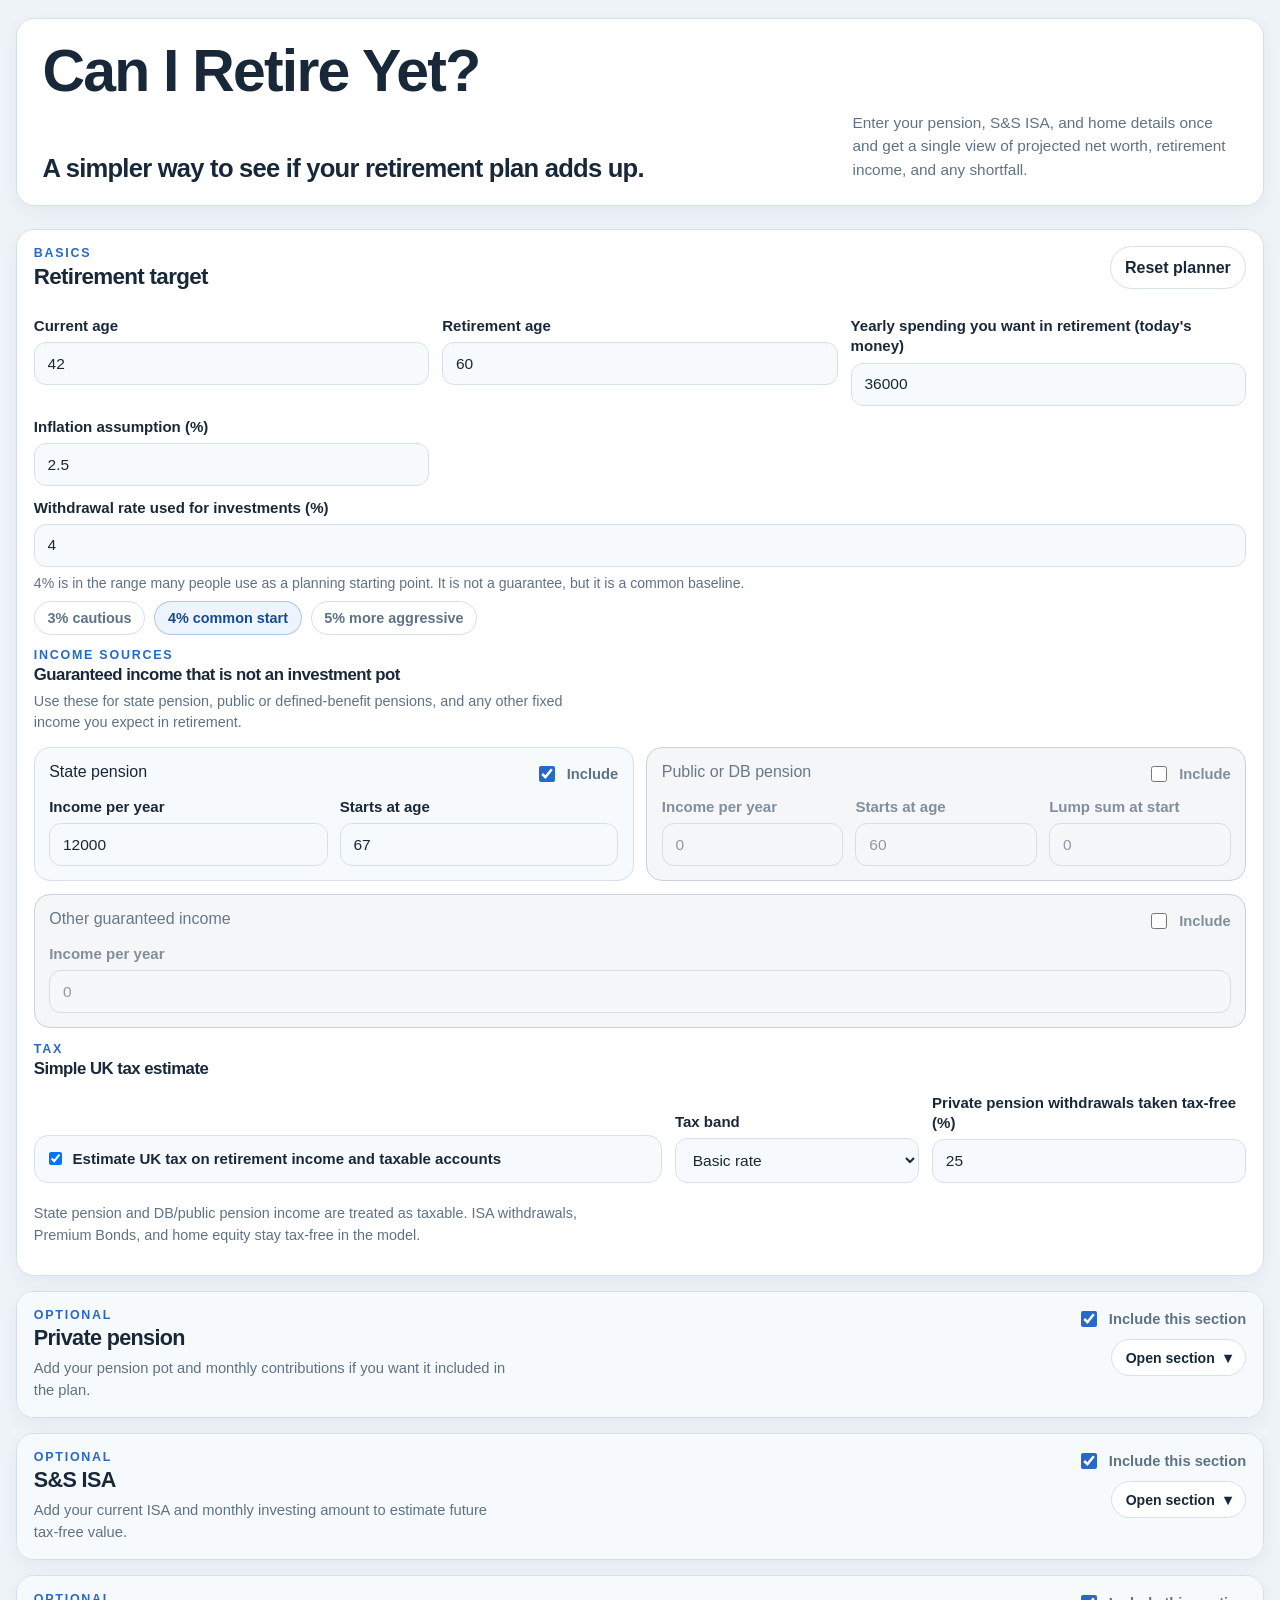
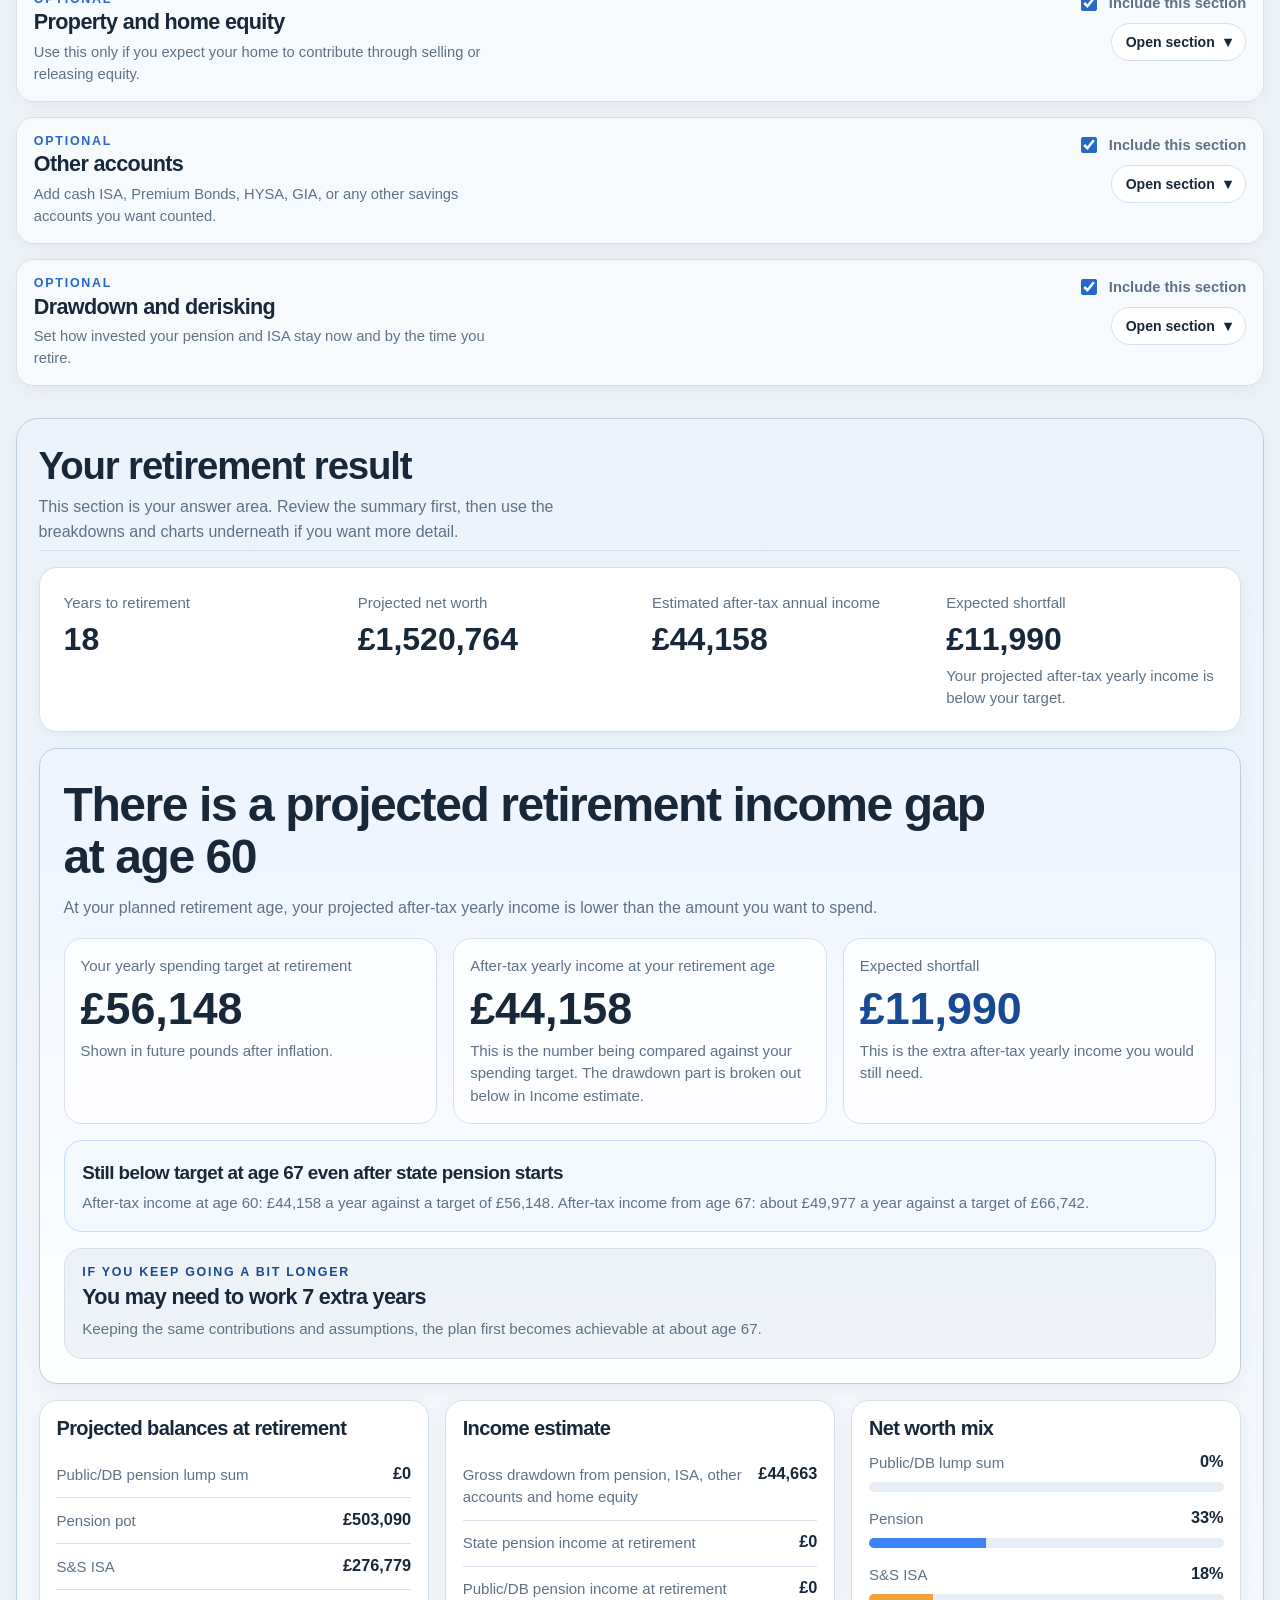
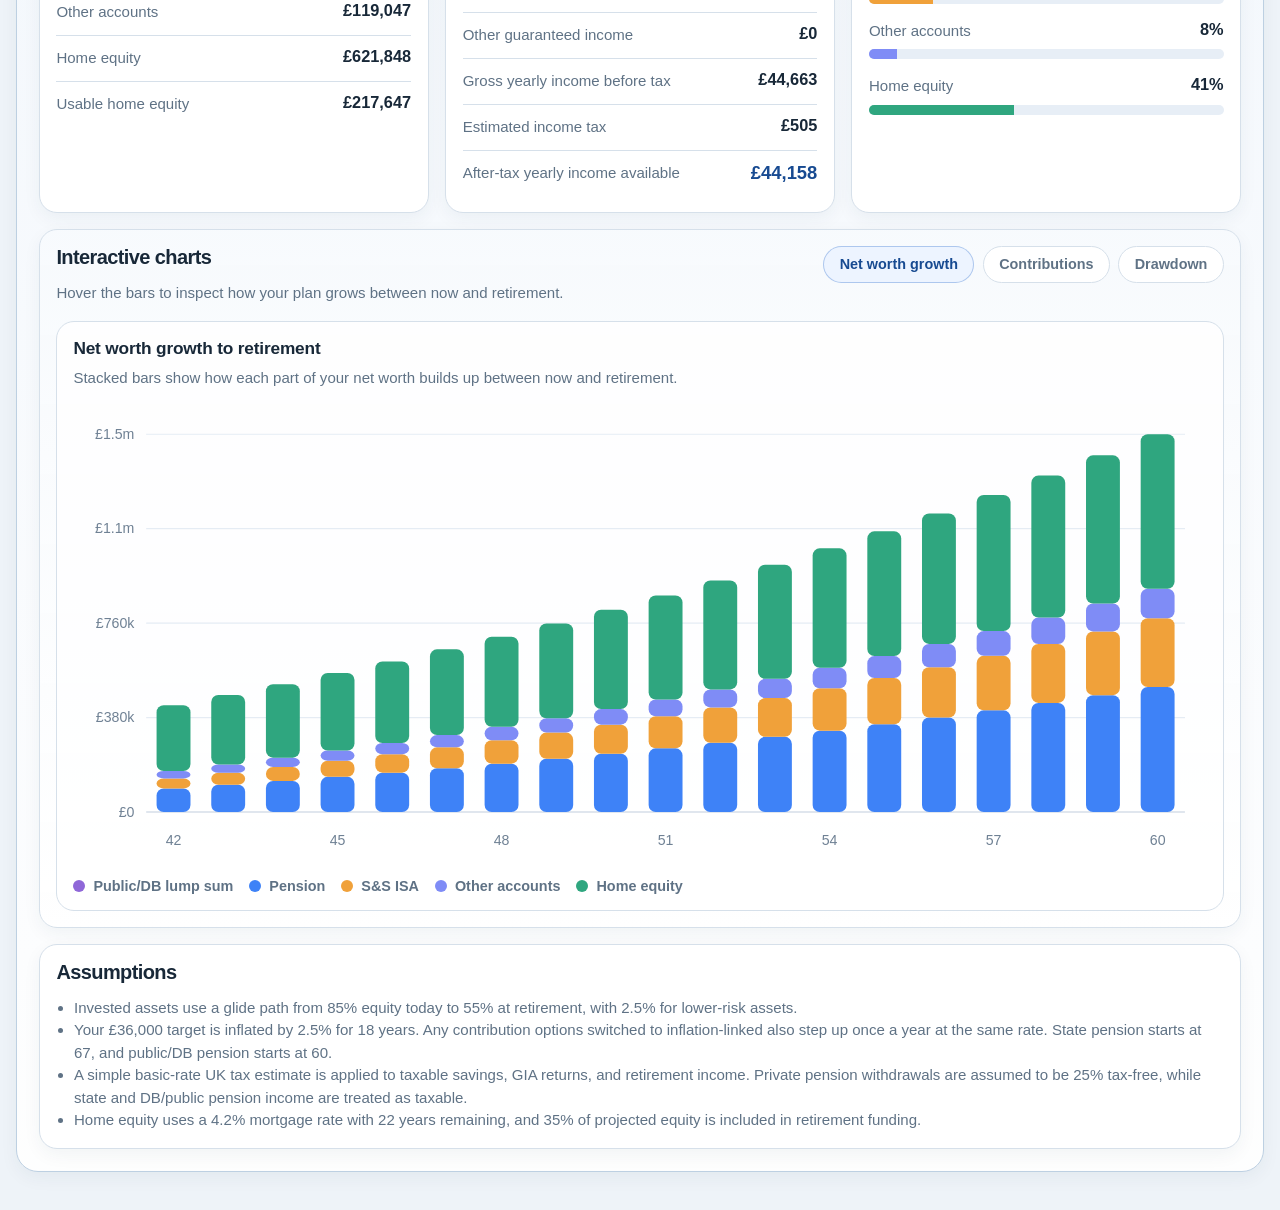
==== index.html @ ffe67e7c "1" ====
<!DOCTYPE html>
<html lang="en-GB">
<head>
  <meta charset="UTF-8">
  <meta name="viewport" content="width=device-width, initial-scale=1.0">
  <title>Can I Retire Yet?</title>
  <meta
    name="description"
    content="A simple retirement planner that combines pensions, ISA growth, and home equity in one place."
  >
  <link rel="stylesheet" href="styles.css">
</head>
<body>
  <header class="hero shell">
    <div class="hero-copy">
      <h1>Can I Retire Yet?</h1>
      <p class="hero-subtitle">A simpler way to see if your retirement plan adds up.</p>
      <p class="hero-text">
        Enter your pension, S&amp;S ISA, and home details once and get a single view of
        projected net worth, retirement income, and any shortfall.
      </p>
    </div>
  </header>

  <main class="shell layout">
    <form class="planner" id="planner" data-planner>
      <section class="panel-card panel-card-wide panel-card-aside" id="basicsSection">
        <div class="panel-heading panel-heading-top">
          <div>
            <p class="panel-kicker">Basics</p>
            <h2>Retirement target</h2>
          </div>
          <button class="secondary-button secondary-button-quiet" id="resetPlanner" type="button">Reset planner</button>
        </div>
        <div class="field-grid three-up">
          <label class="field">
            <span>Current age</span>
            <input id="currentAge" type="number" min="18" max="90" step="1" value="42">
          </label>
          <label class="field">
            <span>Retirement age</span>
            <input id="retirementAge" type="number" min="40" max="90" step="1" value="60">
          </label>
          <label class="field">
            <span>Yearly spending you want in retirement (today&apos;s money)</span>
            <input id="targetSpending" type="number" min="0" step="1000" value="36000">
          </label>
          <label class="field">
            <span>Inflation assumption (%)</span>
            <input id="inflationRate" type="number" min="0" max="10" step="0.1" value="2.5">
          </label>
          <label class="field full-width">
            <span>Withdrawal rate used for investments (%)</span>
            <input id="withdrawalRate" type="number" min="1" max="10" step="0.1" value="4">
            <div class="field-help withdrawal-help">
              <p id="withdrawalGuidance">
                A common planning starting point is around 4%. Lower numbers are more cautious.
              </p>
              <div class="rate-presets" aria-label="Suggested withdrawal rate presets">
                <button class="rate-preset is-active" type="button" data-rate="3">3% cautious</button>
                <button class="rate-preset" type="button" data-rate="4">4% common start</button>
                <button class="rate-preset" type="button" data-rate="5">5% more aggressive</button>
              </div>
            </div>
          </label>
          <div class="guaranteed-income-block full-width">
            <div class="guaranteed-income-heading">
              <p class="panel-kicker">Income Sources</p>
              <h3>Guaranteed income that is not an investment pot</h3>
              <p class="section-copy">
                Use these for state pension, public or defined-benefit pensions, and any other fixed
                income you expect in retirement.
              </p>
            </div>
            <div class="guaranteed-income-grid">
              <div class="guaranteed-income-card optional-field" id="statePensionField">
                <div class="field-top">
                  <span>State pension</span>
                  <label class="mini-toggle">
                    <input id="includeStatePension" type="checkbox" checked>
                    <span>Include</span>
                  </label>
                </div>
                <div class="subfield-grid two-up">
                  <label class="field">
                    <span>Income per year</span>
                    <input id="statePensionIncome" type="number" min="0" step="1000" value="12000">
                  </label>
                  <label class="field">
                    <span>Starts at age</span>
                    <input id="statePensionStartAge" type="number" min="55" max="90" step="1" value="67">
                  </label>
                </div>
              </div>

              <div class="guaranteed-income-card optional-field" id="publicPensionField">
                <div class="field-top">
                  <span>Public or DB pension</span>
                  <label class="mini-toggle">
                    <input id="includePublicPension" type="checkbox">
                    <span>Include</span>
                  </label>
                </div>
                <div class="subfield-grid three-up">
                  <label class="field">
                    <span>Income per year</span>
                    <input id="publicPensionIncome" type="number" min="0" step="1000" value="0">
                  </label>
                  <label class="field">
                    <span>Starts at age</span>
                    <input id="publicPensionStartAge" type="number" min="40" max="90" step="1" value="60">
                  </label>
                  <label class="field">
                    <span>Lump sum at start</span>
                    <input id="publicPensionLumpSum" type="number" min="0" step="1000" value="0">
                  </label>
                </div>
              </div>

              <div class="guaranteed-income-card guaranteed-income-card-wide optional-field" id="otherGuaranteedIncomeField">
                <div class="field-top">
                  <span>Other guaranteed income</span>
                  <label class="mini-toggle">
                    <input id="includeOtherGuaranteedIncome" type="checkbox">
                    <span>Include</span>
                  </label>
                </div>
                <label class="field">
                  <span>Income per year</span>
                  <input id="otherGuaranteedIncome" type="number" min="0" step="1000" value="0">
                </label>
              </div>
            </div>
          </div>
          <div class="guaranteed-income-block full-width">
            <div class="guaranteed-income-heading">
              <p class="panel-kicker">Tax</p>
              <h3>Simple UK tax estimate</h3>
            </div>
            <div class="tax-controls">
              <label class="inline-checkbox">
                <input id="includeTaxEstimate" type="checkbox" checked>
                <span>Estimate UK tax on retirement income and taxable accounts</span>
              </label>
              <label class="field tax-band-field">
                <span>Tax band</span>
                <select id="taxBand">
                  <option value="basic">Basic rate</option>
                  <option value="higher">Higher rate</option>
                  <option value="additional">Additional rate</option>
                </select>
              </label>
              <label class="field">
                <span>Private pension withdrawals taken tax-free (%)</span>
                <input id="pensionTaxFreePercent" type="number" min="0" max="25" step="1" value="25">
              </label>
            </div>
            <p class="section-copy tax-copy">
              State pension and DB/public pension income are treated as taxable. ISA withdrawals, Premium Bonds,
              and home equity stay tax-free in the model.
            </p>
          </div>
        </div>
      </section>

      <details class="planner-disclosure panel-card" id="pensionSection">
        <summary class="planner-summary">
          <div class="planner-summary-copy">
            <p class="panel-kicker">Optional</p>
            <h2>Private pension</h2>
            <p>Add your pension pot and monthly contributions if you want it included in the plan.</p>
          </div>
          <div class="planner-summary-actions">
            <label class="section-toggle">
              <input id="includePension" type="checkbox" checked>
              <span>Include this section</span>
            </label>
            <span class="planner-summary-indicator" aria-hidden="true"></span>
          </div>
        </summary>
        <div class="planner-disclosure-body">
          <div class="field-grid two-up compact-grid">
            <label class="field">
              <span>Current pension value</span>
              <input id="pensionCurrent" type="number" min="0" step="1000" value="95000">
            </label>
            <label class="field">
              <span>Expected annual return (%)</span>
              <input id="pensionReturn" type="number" min="0" max="15" step="0.1" value="5">
            </label>
            <label class="field">
              <span>Your monthly contribution</span>
              <input id="pensionMonthlyEmployee" type="number" min="0" step="50" value="550">
            </label>
            <label class="field">
              <span>Employer monthly contribution</span>
              <input id="pensionMonthlyEmployer" type="number" min="0" step="50" value="350">
            </label>
            <label class="inline-checkbox full-width">
              <input id="pensionContributionInflation" type="checkbox">
              <span>Increase these monthly contributions with inflation each year</span>
            </label>
          </div>
        </div>
      </details>

      <details class="planner-disclosure panel-card" id="isaSection">
        <summary class="planner-summary">
          <div class="planner-summary-copy">
            <p class="panel-kicker">Optional</p>
            <h2>S&amp;S ISA</h2>
            <p>Add your current ISA and monthly investing amount to estimate future tax-free value.</p>
          </div>
          <div class="planner-summary-actions">
            <label class="section-toggle">
              <input id="includeIsa" type="checkbox" checked>
              <span>Include this section</span>
            </label>
            <span class="planner-summary-indicator" aria-hidden="true"></span>
          </div>
        </summary>
        <div class="planner-disclosure-body">
          <div class="field-grid three-up compact-grid">
            <label class="field">
              <span>Current ISA value</span>
              <input id="isaCurrent" type="number" min="0" step="1000" value="40000">
            </label>
            <label class="field">
              <span>Expected annual return (%)</span>
              <input id="isaReturn" type="number" min="0" max="15" step="0.1" value="6">
            </label>
            <label class="field">
              <span>Monthly ISA contribution</span>
              <input id="isaMonthly" type="number" min="0" step="50" value="500">
            </label>
            <label class="inline-checkbox full-width">
              <input id="isaContributionInflation" type="checkbox">
              <span>Increase this monthly contribution with inflation each year</span>
            </label>
          </div>
        </div>
      </details>

      <details class="planner-disclosure panel-card" id="homeSection">
        <summary class="planner-summary">
          <div class="planner-summary-copy">
            <p class="panel-kicker">Optional</p>
            <h2>Property and home equity</h2>
            <p>Use this only if you expect your home to contribute through selling or releasing equity.</p>
          </div>
          <div class="planner-summary-actions">
            <label class="section-toggle">
              <input id="includeHome" type="checkbox" checked>
              <span>Include this section</span>
            </label>
            <span class="planner-summary-indicator" aria-hidden="true"></span>
          </div>
        </summary>
        <div class="planner-disclosure-body">
          <div class="field-grid three-up compact-grid">
            <label class="field">
              <span>Current home value</span>
              <input id="homeValue" type="number" min="0" step="5000" value="425000">
            </label>
            <label class="field">
              <span>Home value growth per year (%)</span>
              <input id="homeGrowth" type="number" min="0" max="10" step="0.1" value="2.5">
            </label>
            <label class="field">
              <span>Mortgage balance today</span>
              <input id="mortgageBalance" type="number" min="0" step="1000" value="160000">
            </label>
            <label class="field">
              <span>Mortgage interest rate (%)</span>
              <input id="mortgageRate" type="number" min="0" max="20" step="0.1" value="4.2">
            </label>
            <label class="field">
              <span>Years left on mortgage</span>
              <input id="mortgageTermYears" type="number" min="0" max="40" step="1" value="22">
            </label>
            <label class="field full-width range-field">
              <span>Home equity to use for retirement funding</span>
              <div class="range-wrap">
                <input id="equityUsageRate" type="range" min="0" max="100" step="5" value="35">
                <strong id="equity-usage-label">35%</strong>
              </div>
              <small>Use this if you want to model downsizing, selling, or releasing some equity.</small>
            </label>
          </div>
        </div>
      </details>

      <details class="planner-disclosure panel-card" id="otherAccountsSection">
        <summary class="planner-summary">
          <div class="planner-summary-copy">
            <p class="panel-kicker">Optional</p>
            <h2>Other accounts</h2>
            <p>Add cash ISA, Premium Bonds, HYSA, GIA, or any other savings accounts you want counted.</p>
          </div>
          <div class="planner-summary-actions">
            <label class="section-toggle">
              <input id="includeOtherAccounts" type="checkbox" checked>
              <span>Include this section</span>
            </label>
            <span class="planner-summary-indicator" aria-hidden="true"></span>
          </div>
        </summary>
        <div class="planner-disclosure-body">
          <div class="savings-header">
            <span>Account type</span>
            <span>Current balance</span>
            <span>Monthly saving</span>
            <span>Yearly rate (%)</span>
            <span>Inflation-linked</span>
            <span></span>
          </div>
          <div class="savings-rows" id="savingsAccounts" aria-live="polite"></div>
          <button class="secondary-button" id="addSavingsAccount" type="button">
            Add another savings account
          </button>
        </div>
      </details>

      <details class="planner-disclosure panel-card" id="assetMixSection">
        <summary class="planner-summary">
          <div class="planner-summary-copy">
            <p class="panel-kicker">Optional</p>
            <h2>Drawdown and derisking</h2>
            <p>Set how invested your pension and ISA stay now and by the time you retire.</p>
          </div>
          <div class="planner-summary-actions">
            <label class="section-toggle">
              <input id="includeAssetMix" type="checkbox" checked>
              <span>Include this section</span>
            </label>
            <span class="planner-summary-indicator" aria-hidden="true"></span>
          </div>
        </summary>
        <div class="planner-disclosure-body">
          <div class="field-grid two-up">
            <label class="field">
              <span>Shares now (%)</span>
              <input id="equityAllocationNow" type="number" min="0" max="100" step="1" value="85">
            </label>
            <label class="field">
              <span>Shares at retirement (%)</span>
              <input id="equityAllocationRetirement" type="number" min="0" max="100" step="1" value="55">
            </label>
            <label class="field">
              <span>Start moving to safer assets this many years before retirement</span>
              <input id="deriskingStartYears" type="number" min="0" max="30" step="1" value="10">
            </label>
            <label class="field full-width">
              <span>Expected return for safer assets (%)</span>
              <input id="defensiveReturn" type="number" min="0" max="10" step="0.1" value="2.5">
            </label>
          </div>
        </div>
      </details>
    </form>

    <aside class="results" id="resultsSection">
      <section class="results-intro">
        <h2>Your retirement result</h2>
        <p>This section is your answer area. Review the summary first, then use the breakdowns and charts underneath if you want more detail.</p>
      </section>

      <section class="overview" aria-label="Retirement overview">
        <div class="overview-item">
          <span>Years to retirement</span>
          <strong id="years-to-retirement">0</strong>
        </div>
        <div class="overview-item">
          <span>Projected net worth</span>
          <strong id="projected-net-worth">&pound;0</strong>
        </div>
        <div class="overview-item">
          <span>Estimated after-tax annual income</span>
          <strong id="estimated-income">&pound;0</strong>
        </div>
        <div class="overview-item overview-item-wide">
          <span id="income-gap-label">Expected shortfall</span>
          <strong id="income-gap">&pound;0</strong>
          <p class="summary-note" id="income-gap-note">Compared with your inflation-adjusted spending target.</p>
        </div>
      </section>

      <section class="answer" aria-labelledby="readiness-title">
        <div class="answer-heading">
          <h2 id="readiness-title">There is a projected retirement income gap</h2>
          <p class="answer-copy" id="result-explainer">
            At your planned retirement age, your projected yearly income is below what you want to spend.
          </p>
        </div>
        <div class="answer-grid">
          <div class="answer-item">
            <span>Your yearly spending target at retirement</span>
            <strong id="future-spending-target">&pound;0</strong>
            <p>Shown in future pounds after inflation.</p>
          </div>
          <div class="answer-item">
            <span>After-tax yearly income at your retirement age</span>
            <strong id="answer-income-output">&pound;0</strong>
            <p>This is the number being compared against your spending target. The drawdown part is broken out below in Income estimate.</p>
          </div>
          <div class="answer-item answer-item-strong">
            <span id="answer-difference-label">Expected shortfall</span>
            <strong id="answer-difference">&pound;0</strong>
            <p id="answer-difference-note">This is the yearly gap between spending and income.</p>
          </div>
        </div>
        <div class="later-income-callout" id="later-income-callout">
          <h3 id="later-income-title">Later pension start ages can change this result</h3>
          <p id="later-income-copy">
            If income sources start after your chosen retirement age, this planner will show how the picture changes once they begin.
          </p>
        </div>
        <div class="timeline-note" id="timeline-note">
          <p class="timeline-kicker">If you keep going a bit longer</p>
          <h3 id="extra-years-title">You may need to work 0 extra years</h3>
          <p id="extra-years-copy">
            Based on the assumptions above, this plan is already achievable at your chosen retirement age.
          </p>
        </div>
      </section>

      <div class="results-detail-grid">
        <section class="results-card">
          <h3>Projected balances at retirement</h3>
          <div class="results-row">
            <span>Public/DB pension lump sum</span>
            <strong id="public-pension-lump-sum-output">&pound;0</strong>
          </div>
          <div class="results-row">
            <span>Pension pot</span>
            <strong id="pension-future-value">&pound;0</strong>
          </div>
          <div class="results-row">
            <span>S&amp;S ISA</span>
            <strong id="isa-future-value">&pound;0</strong>
          </div>
          <div class="results-row">
            <span>Other accounts</span>
            <strong id="savings-future-value">&pound;0</strong>
          </div>
          <div class="results-row">
            <span>Home equity</span>
            <strong id="home-equity-value">&pound;0</strong>
          </div>
          <div class="results-row">
            <span>Usable home equity</span>
            <strong id="usable-equity-value">&pound;0</strong>
          </div>
        </section>

        <section class="results-card">
          <h3>Income estimate</h3>
          <div class="results-row">
            <span>Gross drawdown from pension, ISA, other accounts and home equity</span>
            <strong id="drawdown-income">&pound;0</strong>
          </div>
          <div class="results-row">
            <span>State pension income at retirement</span>
            <strong id="state-pension-income-output">&pound;0</strong>
          </div>
          <div class="results-row">
            <span>Public/DB pension income at retirement</span>
            <strong id="public-pension-income-output">&pound;0</strong>
          </div>
          <div class="results-row">
            <span>Other guaranteed income</span>
            <strong id="other-guaranteed-income-output">&pound;0</strong>
          </div>
          <div class="results-row">
            <span>Gross yearly income before tax</span>
            <strong id="gross-income-output">&pound;0</strong>
          </div>
          <div class="results-row">
            <span>Estimated income tax</span>
            <strong id="income-tax-output">&pound;0</strong>
          </div>
          <div class="results-row emphasis">
            <span>After-tax yearly income available</span>
            <strong id="total-income-output">&pound;0</strong>
          </div>
        </section>

        <section class="results-card">
          <h3>Net worth mix</h3>
          <div class="mix-group">
            <div class="mix-label">
              <span>Public/DB lump sum</span>
              <strong id="public-pension-lump-sum-share-label">0%</strong>
            </div>
            <div class="stack-bar"><span class="bar-fill public-pension-fill" id="public-pension-lump-sum-share"></span></div>
          </div>
          <div class="mix-group">
            <div class="mix-label">
              <span>Pension</span>
              <strong id="pension-share-label">0%</strong>
            </div>
            <div class="stack-bar"><span class="bar-fill pension-fill" id="pension-share"></span></div>
          </div>
          <div class="mix-group">
            <div class="mix-label">
              <span>S&amp;S ISA</span>
              <strong id="isa-share-label">0%</strong>
            </div>
            <div class="stack-bar"><span class="bar-fill isa-fill" id="isa-share"></span></div>
          </div>
          <div class="mix-group">
            <div class="mix-label">
              <span>Other accounts</span>
              <strong id="savings-share-label">0%</strong>
            </div>
            <div class="stack-bar"><span class="bar-fill savings-fill" id="savings-share"></span></div>
          </div>
          <div class="mix-group">
            <div class="mix-label">
              <span>Home equity</span>
              <strong id="home-share-label">0%</strong>
            </div>
            <div class="stack-bar"><span class="bar-fill home-fill" id="home-share"></span></div>
          </div>
        </section>
      </div>

      <section class="results-card charts-card">
        <div class="charts-header">
          <div>
            <h3>Interactive charts</h3>
            <p class="chart-note" id="chartDescription">
              Hover the bars to inspect how your plan grows between now and retirement.
            </p>
          </div>
          <div class="chart-mode-switch" aria-label="Chart modes">
            <button class="chart-mode is-active" type="button" data-chart-mode="growth">Net worth growth</button>
            <button class="chart-mode" type="button" data-chart-mode="contributions">Contributions</button>
            <button class="chart-mode" type="button" data-chart-mode="drawdown">Drawdown</button>
          </div>
        </div>

        <div class="chart-frame">
          <div class="chart-meta">
            <h4 id="chartTitle">Net worth growth to retirement</h4>
            <p id="chartSummary">Projected total net worth grows as contributions, returns, and home equity build over time.</p>
          </div>
          <div class="chart-stage" id="chartStage">
            <svg id="interactiveChart" viewBox="0 0 960 380" role="img" aria-labelledby="chartTitle"></svg>
            <div class="chart-tooltip" id="chartTooltip" hidden></div>
          </div>
          <div class="chart-legend" id="chartLegend"></div>
        </div>
      </section>

      <section class="results-card assumptions">
        <h3>Assumptions</h3>
        <ul>
          <li id="assumption-growth">Monthly compounding is used for pension and ISA growth.</li>
          <li id="assumption-inflation">Target spending is inflated from today to retirement.</li>
          <li id="assumption-tax">Tax is not being estimated on taxable accounts.</li>
          <li id="assumption-equity">Only the chosen share of home equity is counted toward funding.</li>
        </ul>
      </section>
    </aside>
  </main>

  <noscript>
    <div class="noscript-banner">
      This planner needs JavaScript enabled to calculate pension, ISA, and home equity projections.
    </div>
  </noscript>

  <template id="savingsAccountTemplate">
    <div class="savings-row">
      <label class="field">
        <span class="sr-only">Account type</span>
        <select class="savings-type">
          <option value="cash_isa">Cash ISA</option>
          <option value="cash_lisa">Cash LISA</option>
          <option value="premium_bonds">Premium Bonds</option>
          <option value="hysa">High-yield savings</option>
          <option value="fixed_bond">Fixed-rate bond</option>
          <option value="notice_account">Notice account</option>
          <option value="nsi_income_bonds">NS&amp;I Income Bonds</option>
          <option value="gia">GIA</option>
          <option value="savings_account">Savings account</option>
        </select>
      </label>
      <label class="field">
        <span class="sr-only">Current balance</span>
        <input class="savings-balance" type="number" min="0" step="100" value="0">
      </label>
      <label class="field">
        <span class="sr-only">Monthly saving</span>
        <input class="savings-monthly" type="number" min="0" step="25" value="0">
      </label>
      <label class="field">
        <span class="sr-only">Yearly rate</span>
        <input class="savings-rate" type="number" min="0" max="15" step="0.1" value="0">
      </label>
      <label class="savings-checkbox">
        <input class="savings-inflation-linked" type="checkbox">
        <span>Inflation</span>
      </label>
      <button class="remove-button" type="button">Remove</button>
    </div>
  </template>

  <script src="script.js"></script>
</body>
</html>
---- styles.css ----
:root {
  --bg: #eef3f8;
  --surface: #ffffff;
  --surface-soft: #f7fafd;
  --surface-strong: #eaf3ff;
  --border: #d6e0ea;
  --border-strong: #bdd0e2;
  --ink: #182838;
  --muted: #5f7285;
  --accent: #2768c9;
  --accent-strong: #174a91;
  --accent-soft: #edf4ff;
  --public-pension: #8f67d8;
  --pension: #3e82f7;
  --isa: #f0a13a;
  --home: #2fa67f;
  --shadow: 0 6px 18px rgba(25, 50, 79, 0.05);
  --radius-lg: 18px;
  --radius-md: 12px;
}

* {
  box-sizing: border-box;
}

html {
  scroll-behavior: smooth;
}

body {
  margin: 0;
  min-height: 100vh;
  background: var(--bg);
  color: var(--ink);
  font-family: "Aptos", "Segoe UI", sans-serif;
}

h1,
h2,
h3,
p {
  margin: 0;
}

h1,
h2,
h3 {
  font-family: "Aptos Display", "Aptos", "Segoe UI", sans-serif;
  letter-spacing: -0.03em;
  font-weight: 700;
}

.shell {
  width: min(1280px, calc(100% - 2rem));
  margin: 0 auto;
}

.hero {
  padding: 1.1rem 0 0.7rem;
}

.eyebrow,
.panel-kicker,
.summary-kicker {
  color: var(--accent);
  font-size: 0.78rem;
  font-weight: 700;
  letter-spacing: 0.14em;
  text-transform: uppercase;
}

.hero-copy,
.overview,
.answer,
.panel-card,
.results-card {
  background: var(--surface);
  border: 1px solid var(--border);
  border-radius: var(--radius-lg);
  box-shadow: var(--shadow);
}

.hero-copy {
  display: grid;
  grid-template-columns: repeat(12, minmax(0, 1fr));
  gap: 0.7rem 1.25rem;
  align-items: end;
  padding: 1.45rem 1.6rem;
}

.hero h1 {
  grid-column: 1 / span 8;
  margin-top: 0;
  font-size: clamp(2.4rem, 4.6vw, 4rem);
  line-height: 0.98;
  max-width: none;
}

.hero-subtitle {
  grid-column: 1 / span 8;
  font-family: "Aptos Display", "Aptos", "Segoe UI", sans-serif;
  font-size: clamp(1.35rem, 2vw, 2.1rem);
  font-weight: 700;
  letter-spacing: -0.03em;
  line-height: 1.05;
}

.hero-text {
  grid-column: 9 / -1;
  margin-top: 0;
  max-width: none;
  color: var(--muted);
  line-height: 1.55;
  font-size: 0.96rem;
}

.hero .eyebrow {
  grid-column: 1 / -1;
  margin-bottom: 0.1rem;
}

.overview {
  display: grid;
  grid-template-columns: repeat(4, minmax(0, 1fr));
  gap: 1rem;
  padding: 1.25rem;
}

.overview-item {
  padding: 0.25rem 0.25rem 0.1rem;
}

.overview-item span,
.results-row span,
.mix-label span,
.summary-note,
.assumptions li {
  color: var(--muted);
  font-size: 0.94rem;
  line-height: 1.5;
}

.overview-item strong {
  display: block;
  margin-top: 0.35rem;
  font-size: clamp(1.35rem, 3vw, 2rem);
  line-height: 1.15;
  font-weight: 700;
}

.overview-item-wide {
  grid-column: span 1;
}

.summary-note {
  margin-top: 0.45rem;
}

.answer {
  padding: 1.5rem;
  border-color: var(--border-strong);
  background:
    linear-gradient(180deg, rgba(237, 244, 255, 0.88), rgba(255, 255, 255, 0.96));
}

.answer-heading {
  max-width: 60rem;
}

.answer-heading h2 {
  margin-top: 0.35rem;
  font-size: clamp(2rem, 4vw, 3rem);
  line-height: 1.08;
}

.answer-copy {
  margin-top: 0.75rem;
  color: var(--muted);
  line-height: 1.6;
  font-size: 1rem;
}

.answer-grid {
  display: grid;
  grid-template-columns: repeat(3, minmax(0, 1fr));
  gap: 1rem;
  margin-top: 1.1rem;
}

.answer-item {
  padding: 1rem;
  border: 1px solid var(--border);
  border-radius: 18px;
  background: rgba(255, 255, 255, 0.72);
}

.answer-item span {
  display: block;
  color: var(--muted);
  font-size: 0.94rem;
  line-height: 1.5;
}

.answer-item strong {
  display: block;
  margin-top: 0.45rem;
  font-size: clamp(1.8rem, 4vw, 2.8rem);
  line-height: 1.05;
}

.answer-item p {
  margin-top: 0.5rem;
  color: var(--muted);
  line-height: 1.5;
  font-size: 0.94rem;
}

.answer-item-strong strong {
  color: var(--accent-strong);
}

.later-income-callout {
  margin-top: 1rem;
  padding: 1rem 1.1rem;
  border: 1px solid #c7dcff;
  border-radius: 18px;
  background: #f4f8ff;
}

.later-income-callout.is-positive {
  border-color: #b8dfcf;
  background: #f1fbf6;
}

.later-income-callout h3 {
  margin-top: 0.3rem;
  font-size: 1.18rem;
}

.later-income-callout p:last-child {
  margin-top: 0.45rem;
  color: var(--muted);
  line-height: 1.55;
  font-size: 0.94rem;
}

.timeline-note {
  margin-top: 1rem;
  padding: 1rem 1.1rem;
  border-radius: 18px;
  background: rgba(24, 74, 145, 0.06);
  border: 1px solid var(--border);
}

.timeline-kicker {
  color: var(--accent-strong);
  font-size: 0.78rem;
  font-weight: 700;
  letter-spacing: 0.14em;
  text-transform: uppercase;
}

.timeline-note h3 {
  margin-top: 0.35rem;
  font-size: 1.35rem;
}

.timeline-note p:last-child {
  margin-top: 0.45rem;
  color: var(--muted);
  line-height: 1.6;
  font-size: 0.95rem;
}

.layout {
  display: grid;
  gap: 1.1rem;
  padding: 0.75rem 0 2.4rem;
}

.planner,
.results {
  display: grid;
  gap: 0.95rem;
}

.planner {
  align-items: start;
}

.results {
  gap: 1rem;
  padding: 1.35rem;
  border: 1px solid var(--border-strong);
  border-radius: 22px;
  background: linear-gradient(180deg, rgba(233, 242, 253, 0.55), rgba(255, 255, 255, 0.92));
  box-shadow: var(--shadow);
}

.panel-card,
.results-card {
  padding: 1rem 1.05rem;
}

.panel-heading {
  margin-bottom: 0.75rem;
}

.panel-heading-top {
  display: flex;
  align-items: flex-start;
  justify-content: space-between;
  gap: 1rem;
}

.panel-heading h2 {
  margin-top: 0.25rem;
  font-size: 1.4rem;
}

.section-copy {
  margin-top: 0.3rem;
  max-width: 60ch;
  color: var(--muted);
  line-height: 1.48;
  font-size: 0.9rem;
}

.results-intro {
  padding-bottom: 0.35rem;
  border-bottom: 1px solid var(--border);
}

.results-intro h2 {
  margin-top: 0.2rem;
  font-size: clamp(1.7rem, 3vw, 2.45rem);
}

.results-intro p:last-child {
  margin-top: 0.45rem;
  max-width: 60ch;
  color: var(--muted);
  line-height: 1.55;
}

.field-grid {
  display: grid;
  gap: 0.7rem 0.8rem;
}

.guaranteed-income-block {
  display: grid;
  gap: 0.85rem;
  padding-top: 0.15rem;
}

.guaranteed-income-heading h3 {
  margin-top: 0.2rem;
  font-size: 1.05rem;
}

.guaranteed-income-heading .section-copy {
  margin-top: 0.35rem;
  max-width: 68ch;
}

.guaranteed-income-grid {
  display: grid;
  grid-template-columns: repeat(2, minmax(0, 1fr));
  gap: 0.8rem;
}

.guaranteed-income-card {
  display: grid;
  gap: 0.75rem;
  padding: 0.9rem;
  border: 1px solid var(--border);
  border-radius: 16px;
  background: var(--surface-soft);
  min-width: 0;
}

.guaranteed-income-card-wide {
  grid-column: 1 / -1;
}

.guaranteed-income-card .field-top {
  align-items: flex-start;
}

.guaranteed-income-card .field-top > span {
  font-size: 1rem;
}

.subfield-grid {
  display: grid;
  gap: 0.65rem 0.75rem;
}

.two-up {
  grid-template-columns: repeat(2, minmax(0, 1fr));
}

.three-up {
  grid-template-columns: repeat(3, minmax(0, 1fr));
}

.field {
  display: flex;
  flex-direction: column;
  gap: 0.38rem;
  min-width: 0;
}

.field-top {
  display: flex;
  align-items: center;
  justify-content: space-between;
  gap: 0.75rem;
}

.field span {
  font-weight: 700;
  color: var(--ink);
  font-size: 0.94rem;
  line-height: 1.35;
}

.field-help {
  display: grid;
  gap: 0.45rem;
  margin-top: 0;
}

.field-help p {
  color: var(--muted);
  font-size: 0.88rem;
  line-height: 1.45;
}

.inline-checkbox {
  display: inline-flex;
  align-items: center;
  gap: 0.65rem;
  min-height: 2.75rem;
  padding: 0.75rem 0.9rem;
  border: 1px solid var(--border);
  border-radius: 14px;
  background: var(--surface-soft);
  cursor: pointer;
}

.inline-checkbox input {
  margin: 0;
}

.inline-checkbox span {
  color: var(--ink);
  font-size: 0.94rem;
  font-weight: 700;
  line-height: 1.4;
}

.tax-controls {
  display: grid;
  grid-template-columns: minmax(0, 1.8fr) minmax(180px, 0.7fr) minmax(220px, 0.9fr);
  gap: 0.8rem;
  align-items: end;
  margin-bottom: 0.45rem;
}

.tax-band-field {
  min-width: 0;
}

.tax-copy {
  margin: 0 0 0.8rem;
  max-width: 70ch;
}

.field input {
  width: 100%;
  padding: 0.72rem 0.8rem;
  border: 1px solid var(--border);
  border-radius: var(--radius-md);
  background: var(--surface-soft);
  color: var(--ink);
  font: inherit;
  font-size: 0.97rem;
}

.field select {
  width: 100%;
  padding: 0.72rem 0.8rem;
  border: 1px solid var(--border);
  border-radius: var(--radius-md);
  background: var(--surface-soft);
  color: var(--ink);
  font: inherit;
  font-size: 0.97rem;
}

.field input:focus-visible {
  outline: 2px solid rgba(41, 95, 122, 0.18);
  border-color: var(--accent);
}

.field select:focus-visible {
  outline: 2px solid rgba(41, 95, 122, 0.18);
  border-color: var(--accent);
}

.full-width {
  grid-column: 1 / -1;
}

.panel-card-wide {
  width: 100%;
}

.panel-card-half {
  width: 100%;
}

.panel-card-aside {
  display: grid;
  gap: 0.85rem;
}

.panel-card-aside .panel-heading {
  min-width: 0;
}

.planner-disclosure {
  padding: 0;
  overflow: hidden;
}

.planner-summary {
  display: flex;
  align-items: flex-start;
  justify-content: space-between;
  gap: 1rem;
  padding: 1rem 1.05rem;
  cursor: pointer;
  list-style: none;
  background: var(--surface-soft);
}

.planner-summary::-webkit-details-marker {
  display: none;
}

.planner-summary:hover {
  background: #f1f6fb;
}

.planner-summary-copy {
  min-width: 0;
}

.planner-summary-copy h2 {
  margin-top: 0.2rem;
  font-size: 1.35rem;
}

.planner-summary-copy p:last-child {
  margin-top: 0.35rem;
  max-width: 58ch;
  color: var(--muted);
  font-size: 0.92rem;
  line-height: 1.5;
}

.planner-summary-actions {
  display: grid;
  justify-items: end;
  gap: 0.55rem;
  flex: 0 0 auto;
}

.planner-summary-indicator {
  display: inline-flex;
  align-items: center;
  gap: 0.55rem;
  min-height: 2.35rem;
  padding: 0.55rem 0.85rem;
  border: 1px solid var(--border);
  border-radius: 999px;
  background: var(--surface);
  color: var(--ink);
  font-size: 0.88rem;
  font-weight: 700;
}

.planner-summary-indicator::before {
  content: "Open section";
}

.planner-summary-indicator::after {
  content: "▾";
  font-size: 0.95rem;
  line-height: 1;
}

.planner-disclosure[open] .planner-summary {
  background: #f7fbff;
}

.planner-disclosure[open] .planner-summary-indicator {
  border-color: rgba(39, 104, 201, 0.24);
  background: var(--accent-soft);
  color: var(--accent-strong);
}

.planner-disclosure[open] .planner-summary-indicator::before {
  content: "Close section";
}

.planner-disclosure[open] .planner-summary-indicator::after {
  content: "▴";
}

.planner-disclosure-body {
  padding: 0 1.05rem 1rem;
  border-top: 1px solid var(--border);
}

.planner-disclosure-body .field-grid,
.planner-disclosure-body .savings-header,
.planner-disclosure-body .savings-rows,
.planner-disclosure-body .secondary-button {
  margin-top: 0.85rem;
}

.timeline-explainer {
  display: grid;
  grid-template-columns: repeat(3, minmax(0, 1fr));
  gap: 0.7rem;
  margin-top: 0.85rem;
}

.timeline-step {
  padding: 0.8rem 0.9rem;
  border: 1px solid var(--border);
  border-radius: 14px;
  background: var(--surface-soft);
}

.timeline-step strong {
  display: block;
  font-size: 0.92rem;
}

.timeline-step p {
  margin-top: 0.3rem;
  color: var(--muted);
  font-size: 0.88rem;
  line-height: 1.45;
}

.inline-note {
  margin-top: 0.85rem;
  padding: 0.85rem 0.95rem;
  border: 1px solid var(--border);
  border-radius: 14px;
  background: var(--surface-soft);
}

.inline-note p {
  color: var(--muted);
  font-size: 0.9rem;
  line-height: 1.5;
}

.inline-note p + p {
  margin-top: 0.35rem;
}

.inline-note strong {
  color: var(--ink);
}

.compact-grid {
  grid-template-columns: repeat(3, minmax(0, 1fr));
}

.savings-header,
.savings-row {
  display: grid;
  grid-template-columns: minmax(0, 1.2fr) repeat(3, minmax(0, 1fr)) minmax(110px, 0.75fr) auto;
  gap: 0.85rem;
  align-items: end;
}

.savings-header {
  margin-bottom: 0.45rem;
  padding: 0 0.1rem;
}

.savings-header span {
  color: var(--muted);
  font-size: 0.88rem;
  font-weight: 700;
}

.savings-rows {
  display: grid;
  gap: 0.7rem;
}

.savings-row {
  padding: 0.7rem;
  border: 1px solid var(--border);
  border-radius: 18px;
  background: var(--surface-soft);
}

.savings-checkbox {
  display: inline-flex;
  align-items: center;
  gap: 0.45rem;
  min-height: 2.9rem;
  padding: 0.7rem 0.75rem;
  border: 1px solid var(--border);
  border-radius: 14px;
  background: var(--surface);
  font-size: 0.9rem;
  font-weight: 700;
  color: var(--ink);
  cursor: pointer;
}

.savings-checkbox input {
  margin: 0;
}

.secondary-button,
.remove-button {
  border: 1px solid var(--border);
  border-radius: 999px;
  background: var(--surface);
  color: var(--ink);
  font: inherit;
  font-weight: 700;
  cursor: pointer;
}

.secondary-button {
  margin-top: 0.75rem;
  padding: 0.7rem 0.95rem;
}

.secondary-button-quiet {
  margin-top: 0;
  padding-inline: 0.9rem;
  white-space: nowrap;
}

.remove-button {
  padding: 0.7rem 0.95rem;
  align-self: stretch;
}

.secondary-button:hover,
.remove-button:hover {
  border-color: var(--border-strong);
  background: var(--accent-soft);
}

.rate-presets {
  display: flex;
  flex-wrap: wrap;
  gap: 0.55rem;
}

.rate-preset {
  border: 1px solid var(--border);
  border-radius: 999px;
  background: var(--surface);
  color: var(--muted);
  font: inherit;
  font-size: 0.9rem;
  font-weight: 700;
  padding: 0.5rem 0.8rem;
  cursor: pointer;
}

.rate-preset:hover {
  border-color: var(--border-strong);
  background: var(--accent-soft);
  color: var(--ink);
}

.rate-preset.is-active {
  border-color: rgba(39, 104, 201, 0.32);
  background: var(--accent-soft);
  color: var(--accent-strong);
}

.section-toggle,
.mini-toggle {
  display: inline-flex;
  align-items: center;
  gap: 0.55rem;
  color: var(--muted);
  font-size: 0.92rem;
  font-weight: 700;
  white-space: normal;
}

.section-toggle span {
  min-width: 0;
  overflow-wrap: anywhere;
}

.mini-toggle {
  white-space: nowrap;
  flex: 0 0 auto;
}

.section-toggle input,
.mini-toggle input {
  width: 1rem;
  height: 1rem;
  accent-color: var(--accent);
}

.panel-card.is-disabled,
.optional-field.is-disabled {
  opacity: 0.55;
}

.guaranteed-income-card.optional-field.is-disabled {
  opacity: 1;
  background: #e9eef4 !important;
  border-color: #c8d3df !important;
  box-shadow: inset 0 0 0 999px rgba(255, 255, 255, 0.42);
  filter: grayscale(0.2);
}

.optional-field.is-disabled .field-top > span,
.optional-field.is-disabled .field span,
.optional-field.is-disabled .mini-toggle {
  color: #7c8da0;
}

.guaranteed-income-card.optional-field.is-disabled .field-top > span {
  color: #66788d;
}

.optional-field.is-disabled input,
.optional-field.is-disabled select {
  background: #eef3f7 !important;
  border-color: #d5dee8 !important;
  color: #7c8da0 !important;
}

.guaranteed-income-card.optional-field.is-disabled input,
.guaranteed-income-card.optional-field.is-disabled select {
  background: #f4f7fa !important;
  border-color: #d4dde7 !important;
  color: #8a9aab !important;
}

.guaranteed-income-card.optional-field.is-disabled .field-top,
.guaranteed-income-card.optional-field.is-disabled .field,
.guaranteed-income-card.optional-field.is-disabled .mini-toggle,
.guaranteed-income-card.optional-field.is-disabled .field span {
  color: #7f8ea0 !important;
}

.guaranteed-income-card.optional-field.is-disabled input:disabled,
.guaranteed-income-card.optional-field.is-disabled select:disabled {
  cursor: not-allowed;
}

.range-wrap {
  display: flex;
  align-items: center;
  gap: 1rem;
}

input[type="range"] {
  padding: 0;
  accent-color: var(--accent);
  background: transparent;
}

.range-field small {
  color: var(--muted);
  line-height: 1.5;
}

.results {
  margin-top: 0.9rem;
}

.results-card h3 {
  margin-bottom: 0.8rem;
  font-size: 1.25rem;
}

.results-detail-grid {
  display: grid;
  grid-template-columns: repeat(3, minmax(0, 1fr));
  gap: 1rem;
}

.results-row {
  display: flex;
  justify-content: space-between;
  gap: 1rem;
  padding: 0.7rem 0;
  border-bottom: 1px solid var(--border);
}

.results-row:last-child {
  border-bottom: none;
}

.results-row strong,
.mix-label strong {
  font-size: 1.02rem;
}

.results-row.emphasis strong {
  color: var(--accent-strong);
  font-size: 1.15rem;
}

.mix-group + .mix-group {
  margin-top: 1rem;
}

.mix-label {
  display: flex;
  justify-content: space-between;
  gap: 1rem;
  margin-bottom: 0.45rem;
}

.stack-bar {
  height: 10px;
  border-radius: 999px;
  background: #e7eef6;
  overflow: hidden;
}

.bar-fill {
  display: block;
  height: 100%;
  width: 0%;
  transition: width 220ms ease;
}

.pension-fill {
  background: var(--pension);
}

.public-pension-fill {
  background: var(--public-pension);
}

.isa-fill {
  background: var(--isa);
}

.savings-fill {
  background: #7f8cf6;
}

.home-fill {
  background: var(--home);
}

.charts-card {
  background: linear-gradient(180deg, rgba(247, 250, 253, 0.96), rgba(255, 255, 255, 1));
}

.charts-header {
  display: flex;
  align-items: flex-start;
  justify-content: space-between;
  gap: 1rem;
}

.chart-mode-switch {
  display: flex;
  flex-wrap: wrap;
  gap: 0.55rem;
}

.chart-mode {
  border: 1px solid var(--border);
  border-radius: 999px;
  background: var(--surface);
  color: var(--muted);
  font: inherit;
  font-size: 0.9rem;
  font-weight: 700;
  padding: 0.6rem 0.95rem;
  cursor: pointer;
}

.chart-mode:hover {
  border-color: var(--border-strong);
  background: var(--accent-soft);
  color: var(--ink);
}

.chart-mode.is-active {
  border-color: rgba(39, 104, 201, 0.32);
  background: var(--accent-soft);
  color: var(--accent-strong);
}

.chart-frame {
  margin-top: 1rem;
  padding: 1rem;
  border: 1px solid var(--border);
  border-radius: 18px;
  background: rgba(255, 255, 255, 0.82);
}

.chart-meta h4 {
  margin: 0;
  font-family: "Aptos Display", "Aptos", "Segoe UI", sans-serif;
  font-size: 1.08rem;
  letter-spacing: -0.01em;
}

.chart-meta p,
.chart-note {
  margin-top: 0.45rem;
  color: var(--muted);
  font-size: 0.94rem;
  line-height: 1.55;
}

.chart-stage {
  position: relative;
  margin-top: 1rem;
  padding: 0.5rem 0 0;
  overflow: visible;
}

.chart-stage svg {
  width: 100%;
  height: auto;
  display: block;
}

.chart-tooltip {
  position: absolute;
  min-width: 200px;
  max-width: 260px;
  padding: 0.75rem 0.85rem;
  border-radius: 14px;
  border: 1px solid var(--border);
  background: rgba(24, 40, 56, 0.96);
  color: #f5f8fc;
  box-shadow: 0 18px 28px rgba(15, 28, 42, 0.18);
  pointer-events: none;
  z-index: 5;
}

.chart-tooltip strong {
  display: block;
  margin-bottom: 0.35rem;
  font-size: 0.98rem;
}

.chart-tooltip span {
  display: block;
  color: rgba(245, 248, 252, 0.84);
  font-size: 0.88rem;
  line-height: 1.45;
}

.chart-legend {
  display: flex;
  flex-wrap: wrap;
  gap: 0.75rem 1rem;
  margin-top: 1rem;
}

.legend-item {
  display: inline-flex;
  align-items: center;
  gap: 0.5rem;
  color: var(--muted);
  font-size: 0.9rem;
  font-weight: 700;
}

.legend-swatch {
  width: 12px;
  height: 12px;
  border-radius: 999px;
}

.chart-axis,
.chart-gridline,
.chart-xlabel,
.chart-ylabel {
  font-family: "Aptos", "Segoe UI", sans-serif;
}

.chart-axis {
  stroke: #cfd8e3;
  stroke-width: 1;
}

.chart-gridline {
  stroke: #e5ecf4;
  stroke-width: 1;
}

.chart-xlabel,
.chart-ylabel {
  fill: #6f8194;
  font-size: 12px;
}

.chart-bar {
  transition: opacity 160ms ease, transform 160ms ease;
  transform-origin: bottom;
}

.chart-bar.is-hovered {
  opacity: 0.88;
  transform: translateY(-2px);
}

.assumptions ul {
  margin: 0.75rem 0 0;
  padding-left: 1.1rem;
  line-height: 1.6;
}

.noscript-banner {
  width: min(1120px, calc(100% - 2rem));
  margin: 0 auto 2rem;
  padding: 1rem 1.2rem;
  border-radius: var(--radius-md);
  background: #fff6de;
  color: #6f571f;
}

.sr-only {
  position: absolute;
  width: 1px;
  height: 1px;
  padding: 0;
  margin: -1px;
  overflow: hidden;
  clip: rect(0, 0, 0, 0);
  white-space: nowrap;
  border: 0;
}

@media (max-width: 980px) {
  .hero-copy {
    grid-template-columns: 1fr;
    gap: 0.75rem;
    align-items: start;
  }

  .hero .eyebrow,
  .hero h1,
  .hero-subtitle,
  .hero-text {
    grid-column: auto;
  }

  .hero-text {
    margin-top: 0.15rem;
  }

  .answer-grid,
  .overview,
  .results-detail-grid,
  .layout {
    grid-template-columns: 1fr;
  }

  .planner,
  .results {
    grid-template-columns: 1fr;
  }

  .panel-card-half,
  .charts-card,
  .assumptions {
    grid-column: auto;
  }

  .panel-card-aside {
    grid-template-columns: 1fr;
  }

  .compact-grid {
    grid-template-columns: repeat(2, minmax(0, 1fr));
  }

  .timeline-explainer {
    grid-template-columns: 1fr;
  }

  .guaranteed-income-grid {
    grid-template-columns: 1fr;
  }

  .charts-header {
    flex-direction: column;
    align-items: flex-start;
  }
}

@media (max-width: 720px) {
  .shell {
    width: min(100% - 1rem, 100%);
  }

  .hero {
    padding-top: 1rem;
  }

  .hero-copy {
    padding: 1.4rem;
  }

  .overview {
    padding: 1rem;
  }

  .answer {
    padding: 1rem;
  }

  .two-up,
  .three-up {
    grid-template-columns: 1fr;
  }

  .panel-heading-top,
  .field-top,
  .planner-summary,
  .charts-header {
    flex-direction: column;
    align-items: flex-start;
  }

  .planner-summary-actions {
    width: 100%;
    justify-items: stretch;
  }

  .planner-summary-indicator {
    width: 100%;
    justify-content: center;
  }

  .rate-presets {
    width: 100%;
  }

  .planner-disclosure-body {
    padding: 0 1rem 1rem;
  }

  .compact-grid,
  .subfield-grid,
  .three-up,
  .tax-controls {
    grid-template-columns: 1fr;
  }

  .savings-header {
    display: none;
  }

  .savings-row {
    grid-template-columns: 1fr;
  }

  .range-wrap {
    flex-direction: column;
    align-items: flex-start;
  }

  .layout {
    gap: 2rem;
  }
}
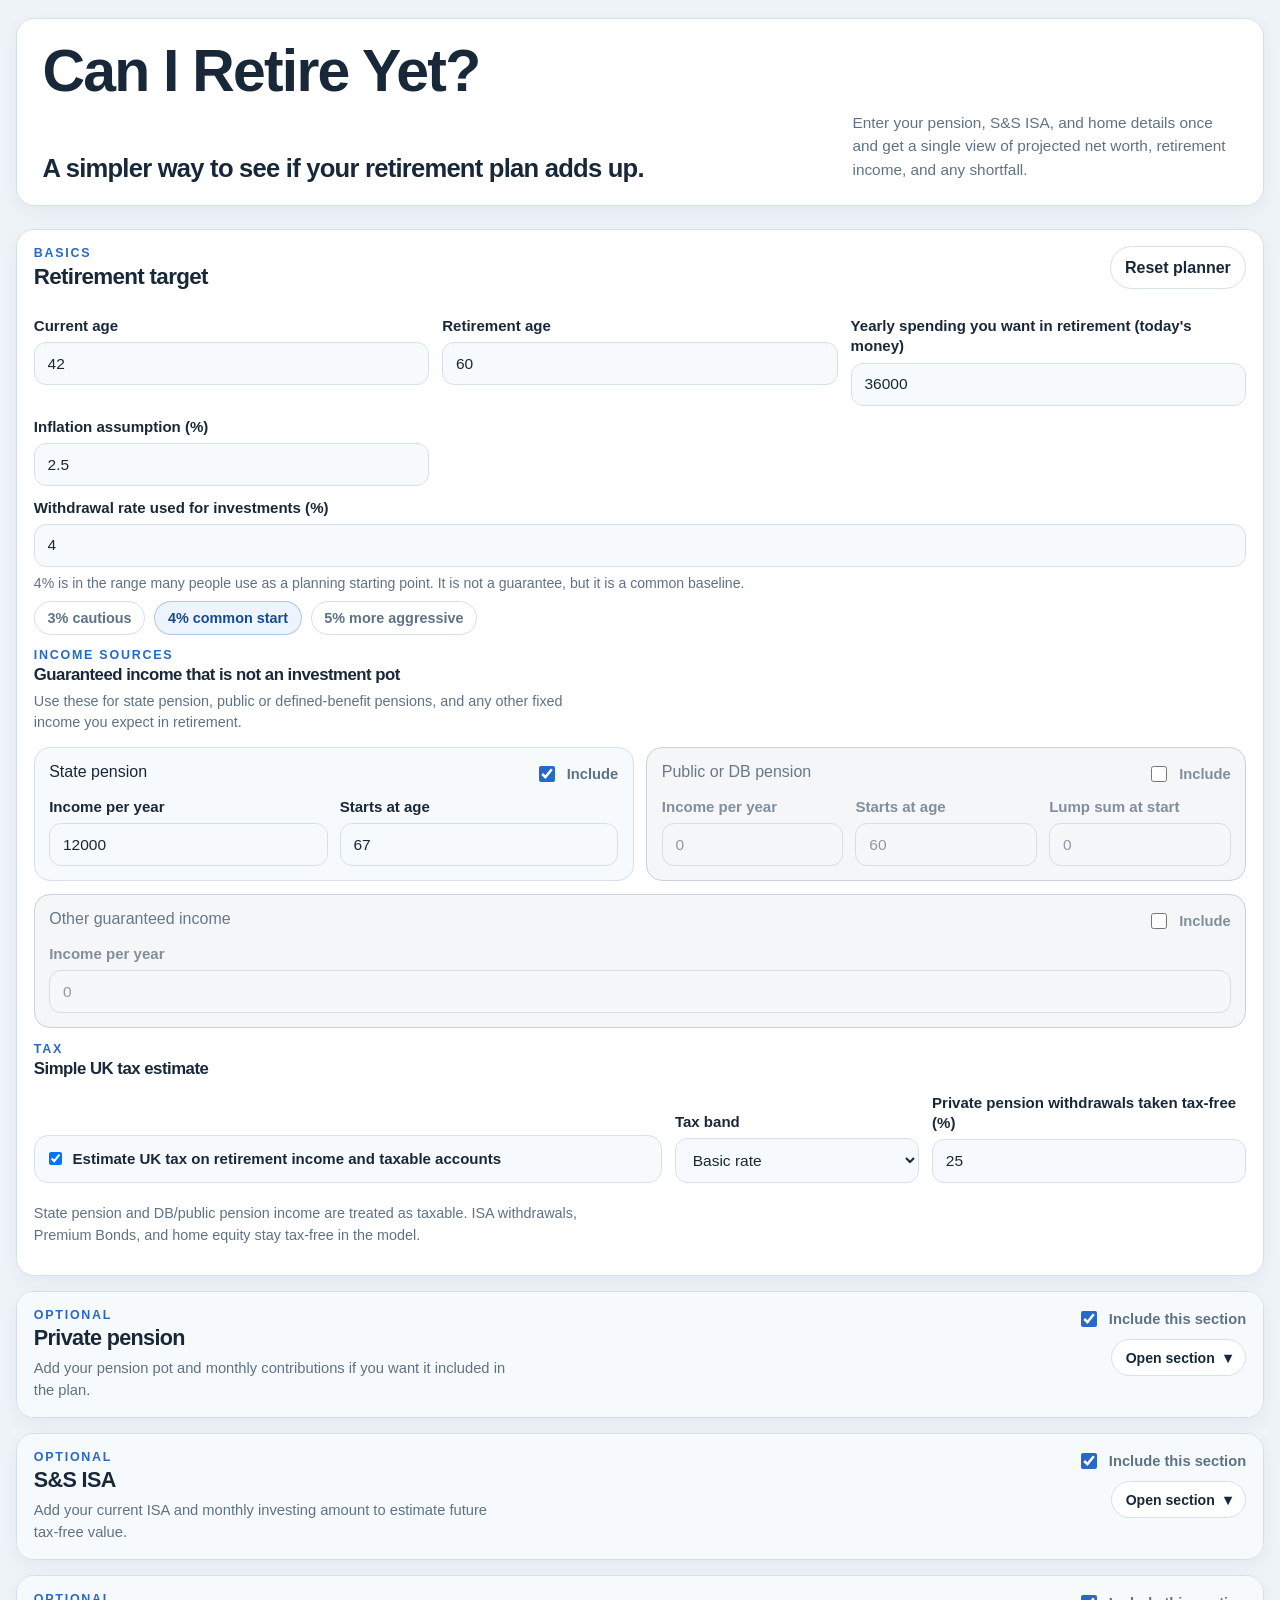
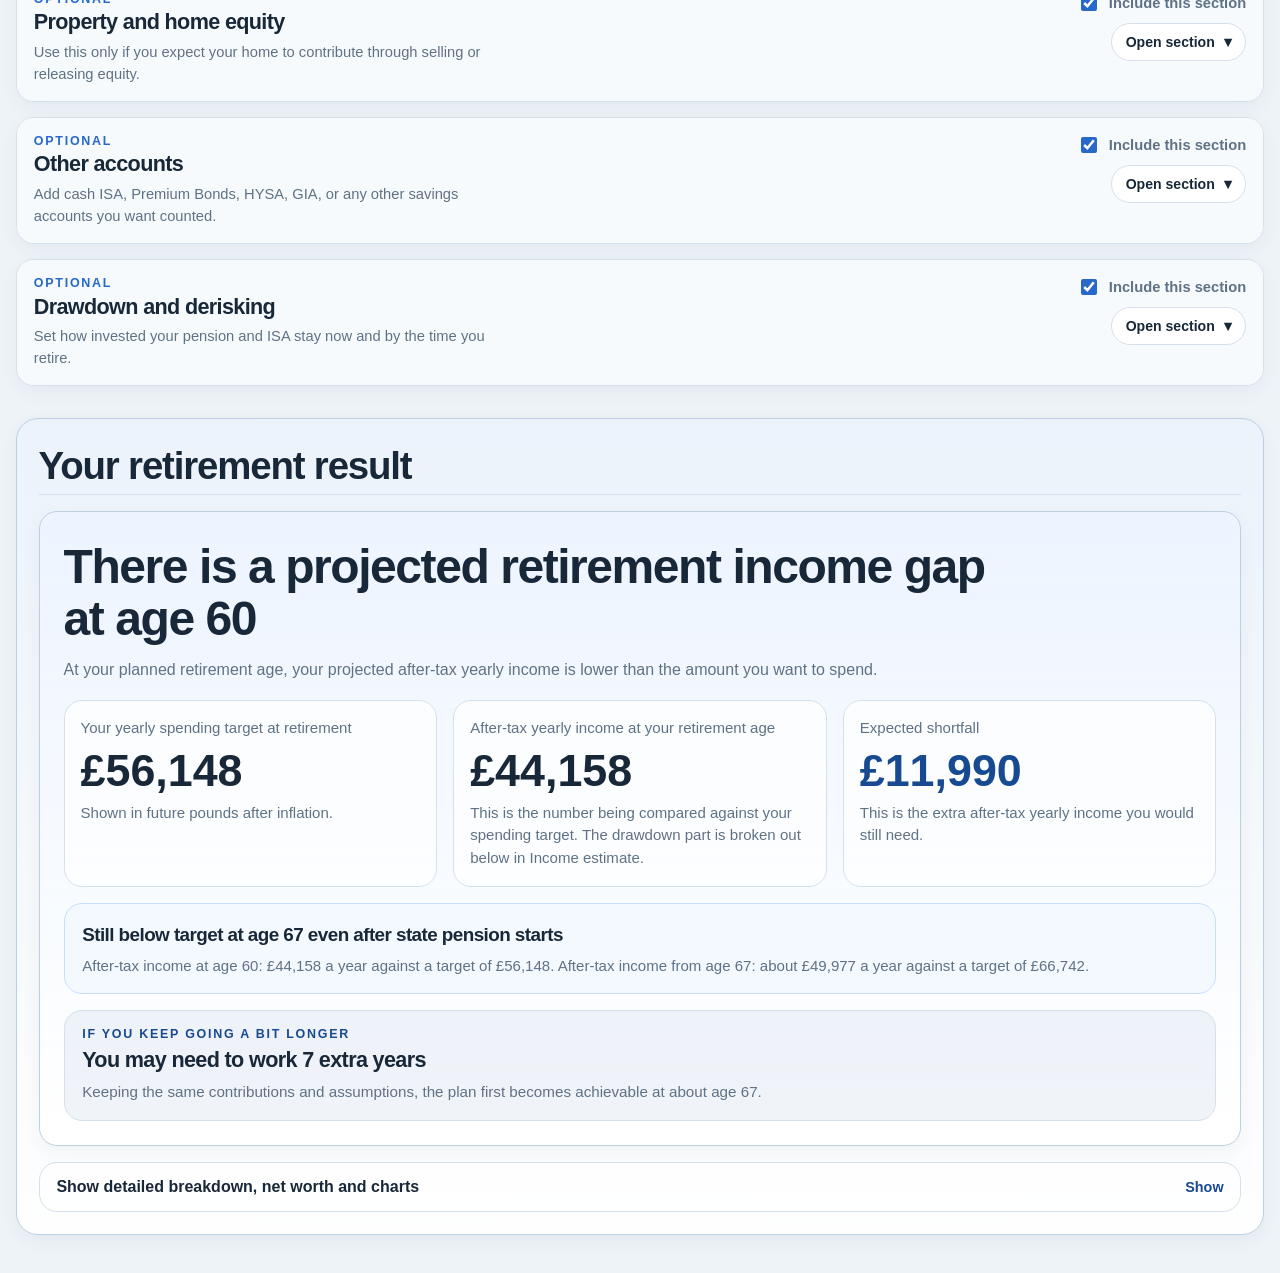
==== commit 724d3dc2: "1" ====
--- a/index.html
+++ b/index.html
@@ -362,27 +362,6 @@
     <aside class="results" id="resultsSection">
       <section class="results-intro">
         <h2>Your retirement result</h2>
-        <p>This section is your answer area. Review the summary first, then use the breakdowns and charts underneath if you want more detail.</p>
-      </section>
-
-      <section class="overview" aria-label="Retirement overview">
-        <div class="overview-item">
-          <span>Years to retirement</span>
-          <strong id="years-to-retirement">0</strong>
-        </div>
-        <div class="overview-item">
-          <span>Projected net worth</span>
-          <strong id="projected-net-worth">&pound;0</strong>
-        </div>
-        <div class="overview-item">
-          <span>Estimated after-tax annual income</span>
-          <strong id="estimated-income">&pound;0</strong>
-        </div>
-        <div class="overview-item overview-item-wide">
-          <span id="income-gap-label">Expected shortfall</span>
-          <strong id="income-gap">&pound;0</strong>
-          <p class="summary-note" id="income-gap-note">Compared with your inflation-adjusted spending target.</p>
-        </div>
       </section>
 
       <section class="answer" aria-labelledby="readiness-title">
@@ -424,144 +403,173 @@
         </div>
       </section>
 
-      <div class="results-detail-grid">
-        <section class="results-card">
-          <h3>Projected balances at retirement</h3>
-          <div class="results-row">
-            <span>Public/DB pension lump sum</span>
-            <strong id="public-pension-lump-sum-output">&pound;0</strong>
-          </div>
-          <div class="results-row">
-            <span>Pension pot</span>
-            <strong id="pension-future-value">&pound;0</strong>
-          </div>
-          <div class="results-row">
-            <span>S&amp;S ISA</span>
-            <strong id="isa-future-value">&pound;0</strong>
-          </div>
-          <div class="results-row">
-            <span>Other accounts</span>
-            <strong id="savings-future-value">&pound;0</strong>
-          </div>
-          <div class="results-row">
-            <span>Home equity</span>
-            <strong id="home-equity-value">&pound;0</strong>
-          </div>
-          <div class="results-row">
-            <span>Usable home equity</span>
-            <strong id="usable-equity-value">&pound;0</strong>
-          </div>
-        </section>
-
-        <section class="results-card">
-          <h3>Income estimate</h3>
-          <div class="results-row">
-            <span>Gross drawdown from pension, ISA, other accounts and home equity</span>
-            <strong id="drawdown-income">&pound;0</strong>
-          </div>
-          <div class="results-row">
-            <span>State pension income at retirement</span>
-            <strong id="state-pension-income-output">&pound;0</strong>
-          </div>
-          <div class="results-row">
-            <span>Public/DB pension income at retirement</span>
-            <strong id="public-pension-income-output">&pound;0</strong>
-          </div>
-          <div class="results-row">
-            <span>Other guaranteed income</span>
-            <strong id="other-guaranteed-income-output">&pound;0</strong>
-          </div>
-          <div class="results-row">
-            <span>Gross yearly income before tax</span>
-            <strong id="gross-income-output">&pound;0</strong>
-          </div>
-          <div class="results-row">
-            <span>Estimated income tax</span>
-            <strong id="income-tax-output">&pound;0</strong>
-          </div>
-          <div class="results-row emphasis">
-            <span>After-tax yearly income available</span>
-            <strong id="total-income-output">&pound;0</strong>
-          </div>
-        </section>
-
-        <section class="results-card">
-          <h3>Net worth mix</h3>
-          <div class="mix-group">
-            <div class="mix-label">
-              <span>Public/DB lump sum</span>
-              <strong id="public-pension-lump-sum-share-label">0%</strong>
-            </div>
-            <div class="stack-bar"><span class="bar-fill public-pension-fill" id="public-pension-lump-sum-share"></span></div>
-          </div>
-          <div class="mix-group">
-            <div class="mix-label">
-              <span>Pension</span>
-              <strong id="pension-share-label">0%</strong>
-            </div>
-            <div class="stack-bar"><span class="bar-fill pension-fill" id="pension-share"></span></div>
-          </div>
-          <div class="mix-group">
-            <div class="mix-label">
-              <span>S&amp;S ISA</span>
-              <strong id="isa-share-label">0%</strong>
-            </div>
-            <div class="stack-bar"><span class="bar-fill isa-fill" id="isa-share"></span></div>
-          </div>
-          <div class="mix-group">
-            <div class="mix-label">
-              <span>Other accounts</span>
-              <strong id="savings-share-label">0%</strong>
-            </div>
-            <div class="stack-bar"><span class="bar-fill savings-fill" id="savings-share"></span></div>
-          </div>
-          <div class="mix-group">
-            <div class="mix-label">
-              <span>Home equity</span>
-              <strong id="home-share-label">0%</strong>
-            </div>
-            <div class="stack-bar"><span class="bar-fill home-fill" id="home-share"></span></div>
-          </div>
-        </section>
-      </div>
-
-      <section class="results-card charts-card">
-        <div class="charts-header">
-          <div>
-            <h3>Interactive charts</h3>
-            <p class="chart-note" id="chartDescription">
-              Hover the bars to inspect how your plan grows between now and retirement.
-            </p>
-          </div>
-          <div class="chart-mode-switch" aria-label="Chart modes">
-            <button class="chart-mode is-active" type="button" data-chart-mode="growth">Net worth growth</button>
-            <button class="chart-mode" type="button" data-chart-mode="contributions">Contributions</button>
-            <button class="chart-mode" type="button" data-chart-mode="drawdown">Drawdown</button>
-          </div>
-        </div>
-
-        <div class="chart-frame">
-          <div class="chart-meta">
-            <h4 id="chartTitle">Net worth growth to retirement</h4>
-            <p id="chartSummary">Projected total net worth grows as contributions, returns, and home equity build over time.</p>
-          </div>
-          <div class="chart-stage" id="chartStage">
-            <svg id="interactiveChart" viewBox="0 0 960 380" role="img" aria-labelledby="chartTitle"></svg>
-            <div class="chart-tooltip" id="chartTooltip" hidden></div>
-          </div>
-          <div class="chart-legend" id="chartLegend"></div>
-        </div>
-      </section>
-
-      <section class="results-card assumptions">
-        <h3>Assumptions</h3>
-        <ul>
-          <li id="assumption-growth">Monthly compounding is used for pension and ISA growth.</li>
-          <li id="assumption-inflation">Target spending is inflated from today to retirement.</li>
-          <li id="assumption-tax">Tax is not being estimated on taxable accounts.</li>
-          <li id="assumption-equity">Only the chosen share of home equity is counted toward funding.</li>
-        </ul>
-      </section>
+      <details class="results-disclosure">
+        <summary class="results-disclosure-summary">
+          <span>Show detailed breakdown, net worth and charts</span>
+        </summary>
+        <div class="results-disclosure-body">
+          <section class="overview" aria-label="Retirement overview">
+            <div class="overview-item">
+              <span>Years to retirement</span>
+              <strong id="years-to-retirement">0</strong>
+            </div>
+            <div class="overview-item">
+              <span>Projected net worth</span>
+              <strong id="projected-net-worth">&pound;0</strong>
+            </div>
+            <div class="overview-item">
+              <span>Estimated after-tax annual income</span>
+              <strong id="estimated-income">&pound;0</strong>
+            </div>
+            <div class="overview-item overview-item-wide">
+              <span id="income-gap-label">Expected shortfall</span>
+              <strong id="income-gap">&pound;0</strong>
+              <p class="summary-note" id="income-gap-note">Compared with your inflation-adjusted spending target.</p>
+            </div>
+          </section>
+
+          <div class="results-detail-grid">
+            <section class="results-card">
+              <h3>Projected balances at retirement</h3>
+              <div class="results-row">
+                <span>Public/DB pension lump sum</span>
+                <strong id="public-pension-lump-sum-output">&pound;0</strong>
+              </div>
+              <div class="results-row">
+                <span>Pension pot</span>
+                <strong id="pension-future-value">&pound;0</strong>
+              </div>
+              <div class="results-row">
+                <span>S&amp;S ISA</span>
+                <strong id="isa-future-value">&pound;0</strong>
+              </div>
+              <div class="results-row">
+                <span>Other accounts</span>
+                <strong id="savings-future-value">&pound;0</strong>
+              </div>
+              <div class="results-row">
+                <span>Home equity</span>
+                <strong id="home-equity-value">&pound;0</strong>
+              </div>
+              <div class="results-row">
+                <span>Usable home equity</span>
+                <strong id="usable-equity-value">&pound;0</strong>
+              </div>
+            </section>
+
+            <section class="results-card">
+              <h3>Income estimate</h3>
+              <div class="results-row">
+                <span>Gross drawdown from pension, ISA, other accounts and home equity</span>
+                <strong id="drawdown-income">&pound;0</strong>
+              </div>
+              <div class="results-row">
+                <span>State pension income at retirement</span>
+                <strong id="state-pension-income-output">&pound;0</strong>
+              </div>
+              <div class="results-row">
+                <span>Public/DB pension income at retirement</span>
+                <strong id="public-pension-income-output">&pound;0</strong>
+              </div>
+              <div class="results-row">
+                <span>Other guaranteed income</span>
+                <strong id="other-guaranteed-income-output">&pound;0</strong>
+              </div>
+              <div class="results-row">
+                <span>Gross yearly income before tax</span>
+                <strong id="gross-income-output">&pound;0</strong>
+              </div>
+              <div class="results-row">
+                <span>Estimated income tax</span>
+                <strong id="income-tax-output">&pound;0</strong>
+              </div>
+              <div class="results-row emphasis">
+                <span>After-tax yearly income available</span>
+                <strong id="total-income-output">&pound;0</strong>
+              </div>
+            </section>
+
+            <section class="results-card">
+              <h3>Net worth mix</h3>
+              <div class="mix-group">
+                <div class="mix-label">
+                  <span>Public/DB lump sum</span>
+                  <strong id="public-pension-lump-sum-share-label">0%</strong>
+                </div>
+                <div class="stack-bar"><span class="bar-fill public-pension-fill" id="public-pension-lump-sum-share"></span></div>
+              </div>
+              <div class="mix-group">
+                <div class="mix-label">
+                  <span>Pension</span>
+                  <strong id="pension-share-label">0%</strong>
+                </div>
+                <div class="stack-bar"><span class="bar-fill pension-fill" id="pension-share"></span></div>
+              </div>
+              <div class="mix-group">
+                <div class="mix-label">
+                  <span>S&amp;S ISA</span>
+                  <strong id="isa-share-label">0%</strong>
+                </div>
+                <div class="stack-bar"><span class="bar-fill isa-fill" id="isa-share"></span></div>
+              </div>
+              <div class="mix-group">
+                <div class="mix-label">
+                  <span>Other accounts</span>
+                  <strong id="savings-share-label">0%</strong>
+                </div>
+                <div class="stack-bar"><span class="bar-fill savings-fill" id="savings-share"></span></div>
+              </div>
+              <div class="mix-group">
+                <div class="mix-label">
+                  <span>Home equity</span>
+                  <strong id="home-share-label">0%</strong>
+                </div>
+                <div class="stack-bar"><span class="bar-fill home-fill" id="home-share"></span></div>
+              </div>
+            </section>
+          </div>
+
+          <section class="results-card charts-card">
+            <div class="charts-header">
+              <div>
+                <h3>Interactive charts</h3>
+                <p class="chart-note" id="chartDescription">
+                  Hover the bars to inspect how your plan grows between now and retirement.
+                </p>
+              </div>
+              <div class="chart-mode-switch" aria-label="Chart modes">
+                <button class="chart-mode is-active" type="button" data-chart-mode="growth">Net worth growth</button>
+                <button class="chart-mode" type="button" data-chart-mode="contributions">Contributions</button>
+                <button class="chart-mode" type="button" data-chart-mode="drawdown">Drawdown</button>
+              </div>
+            </div>
+
+            <div class="chart-frame">
+              <div class="chart-meta">
+                <h4 id="chartTitle">Net worth growth to retirement</h4>
+                <p id="chartSummary">Projected total net worth grows as contributions, returns, and home equity build over time.</p>
+              </div>
+              <div class="chart-stage" id="chartStage">
+                <div class="chart-canvas">
+                  <svg id="interactiveChart" viewBox="0 0 960 380" role="img" aria-labelledby="chartTitle"></svg>
+                </div>
+                <div class="chart-tooltip" id="chartTooltip" hidden></div>
+              </div>
+              <div class="chart-legend" id="chartLegend"></div>
+            </div>
+          </section>
+
+          <section class="results-card assumptions">
+            <h3>Assumptions</h3>
+            <ul>
+              <li id="assumption-growth">Monthly compounding is used for pension and ISA growth.</li>
+              <li id="assumption-inflation">Target spending is inflated from today to retirement.</li>
+              <li id="assumption-tax">Tax is not being estimated on taxable accounts.</li>
+              <li id="assumption-equity">Only the chosen share of home equity is counted toward funding.</li>
+            </ul>
+          </section>
+        </div>
+      </details>
     </aside>
   </main>
 
--- a/styles.css
+++ b/styles.css
@@ -282,6 +282,7 @@
 .results {
   display: grid;
   gap: 0.95rem;
+  min-width: 0;
 }
 
 .planner {
@@ -300,6 +301,7 @@
 .panel-card,
 .results-card {
   padding: 1rem 1.05rem;
+  min-width: 0;
 }
 
 .panel-heading {
@@ -334,13 +336,6 @@
 .results-intro h2 {
   margin-top: 0.2rem;
   font-size: clamp(1.7rem, 3vw, 2.45rem);
-}
-
-.results-intro p:last-child {
-  margin-top: 0.45rem;
-  max-width: 60ch;
-  color: var(--muted);
-  line-height: 1.55;
 }
 
 .field-grid {
@@ -929,6 +924,45 @@
   font-size: 1.15rem;
 }
 
+.results-disclosure {
+  border: 1px solid var(--border);
+  border-radius: 18px;
+  background: rgba(255, 255, 255, 0.78);
+  overflow: hidden;
+}
+
+.results-disclosure-summary {
+  display: flex;
+  align-items: center;
+  justify-content: space-between;
+  gap: 1rem;
+  padding: 0.95rem 1.05rem;
+  cursor: pointer;
+  list-style: none;
+  font-weight: 700;
+  color: var(--ink);
+}
+
+.results-disclosure-summary::-webkit-details-marker {
+  display: none;
+}
+
+.results-disclosure-summary::after {
+  content: "Show";
+  color: var(--accent-strong);
+  font-size: 0.9rem;
+}
+
+.results-disclosure[open] .results-disclosure-summary::after {
+  content: "Hide";
+}
+
+.results-disclosure-body {
+  display: grid;
+  gap: 1rem;
+  padding: 0 0 1rem;
+}
+
 .mix-group + .mix-group {
   margin-top: 1rem;
 }
@@ -1021,6 +1055,7 @@
   border: 1px solid var(--border);
   border-radius: 18px;
   background: rgba(255, 255, 255, 0.82);
+  min-width: 0;
 }
 
 .chart-meta h4 {
@@ -1043,6 +1078,11 @@
   margin-top: 1rem;
   padding: 0.5rem 0 0;
   overflow: visible;
+  min-width: 0;
+}
+
+.chart-canvas {
+  width: 100%;
 }
 
 .chart-stage svg {
@@ -1277,6 +1317,36 @@
     grid-template-columns: 1fr;
   }
 
+  .chart-mode-switch {
+    width: 100%;
+  }
+
+  .chart-mode {
+    flex: 1 1 calc(50% - 0.55rem);
+    text-align: center;
+  }
+
+  .chart-frame {
+    padding: 0.85rem;
+  }
+
+  .chart-stage {
+    overflow-x: auto;
+    overflow-y: hidden;
+    -webkit-overflow-scrolling: touch;
+    padding-bottom: 0.35rem;
+    max-width: 100%;
+  }
+
+  .chart-canvas {
+    width: 760px;
+  }
+
+  .chart-tooltip {
+    min-width: 180px;
+    max-width: 220px;
+  }
+
   .savings-header {
     display: none;
   }
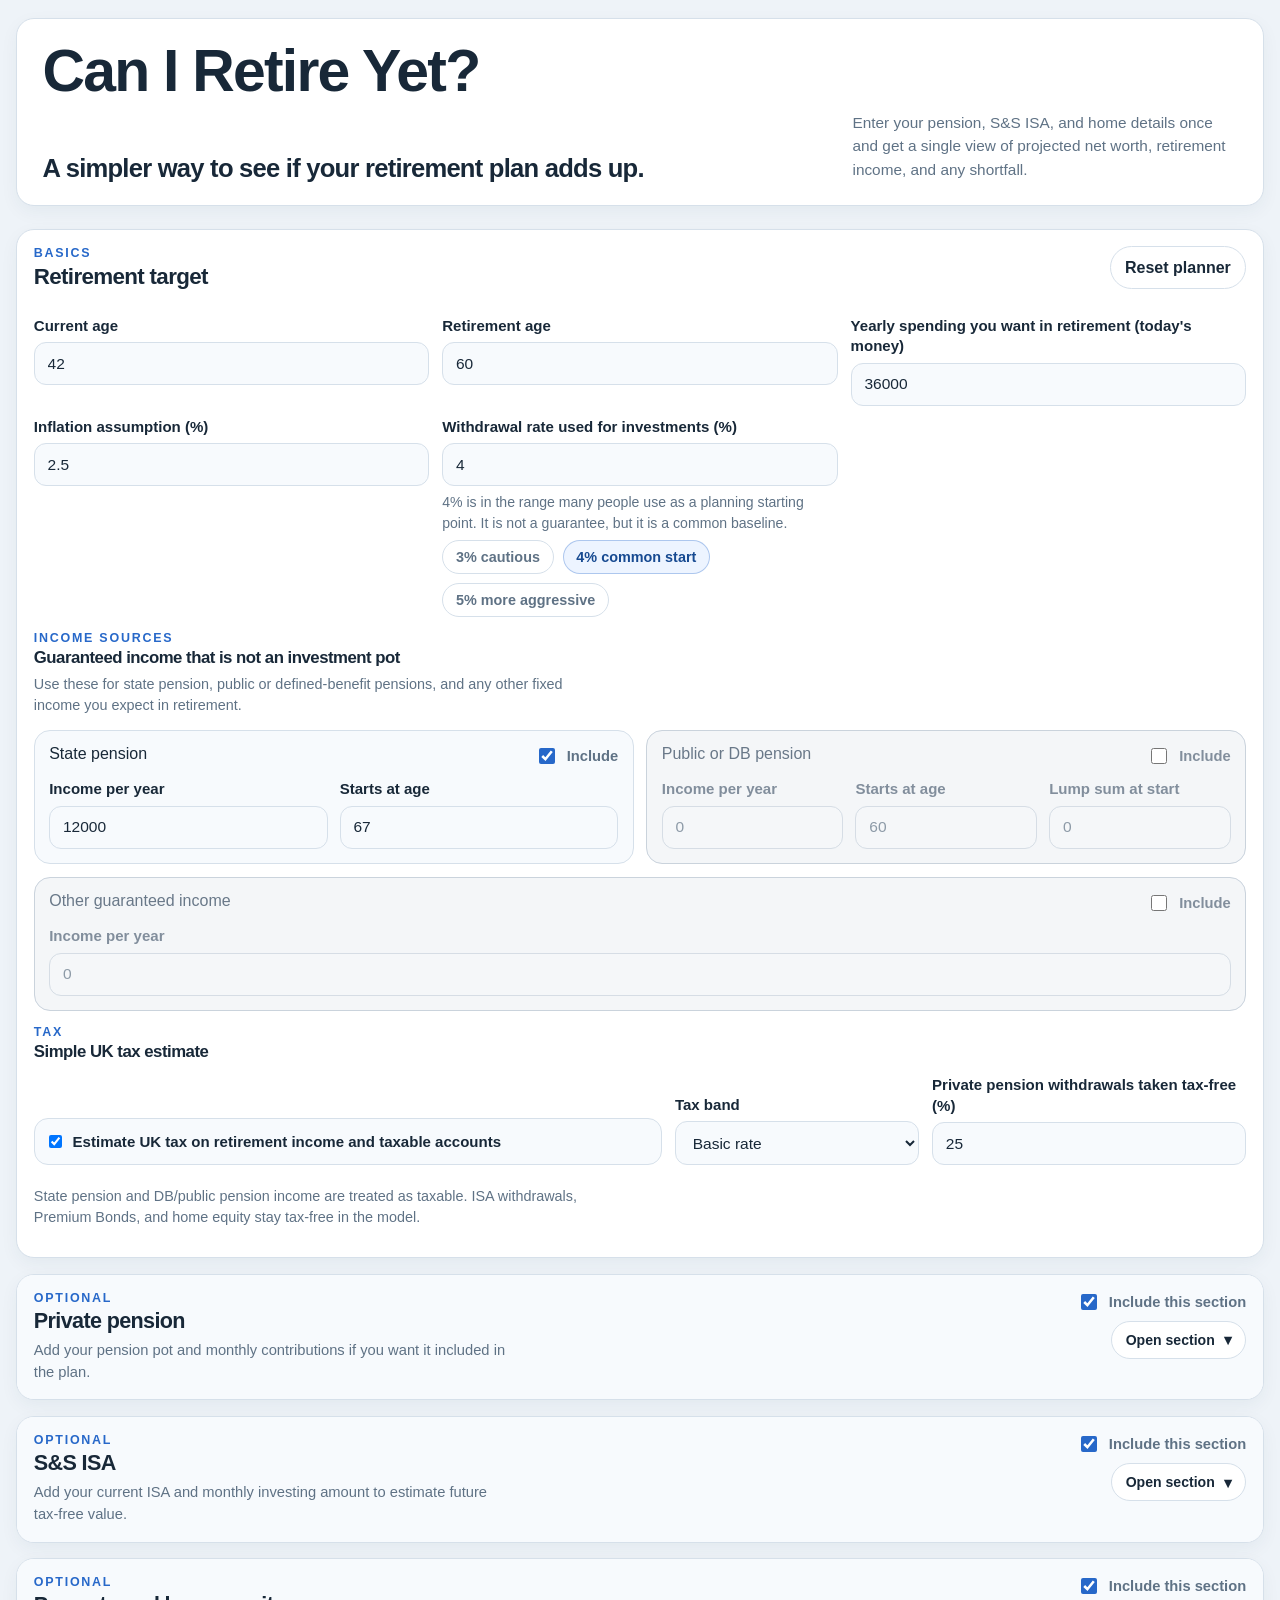
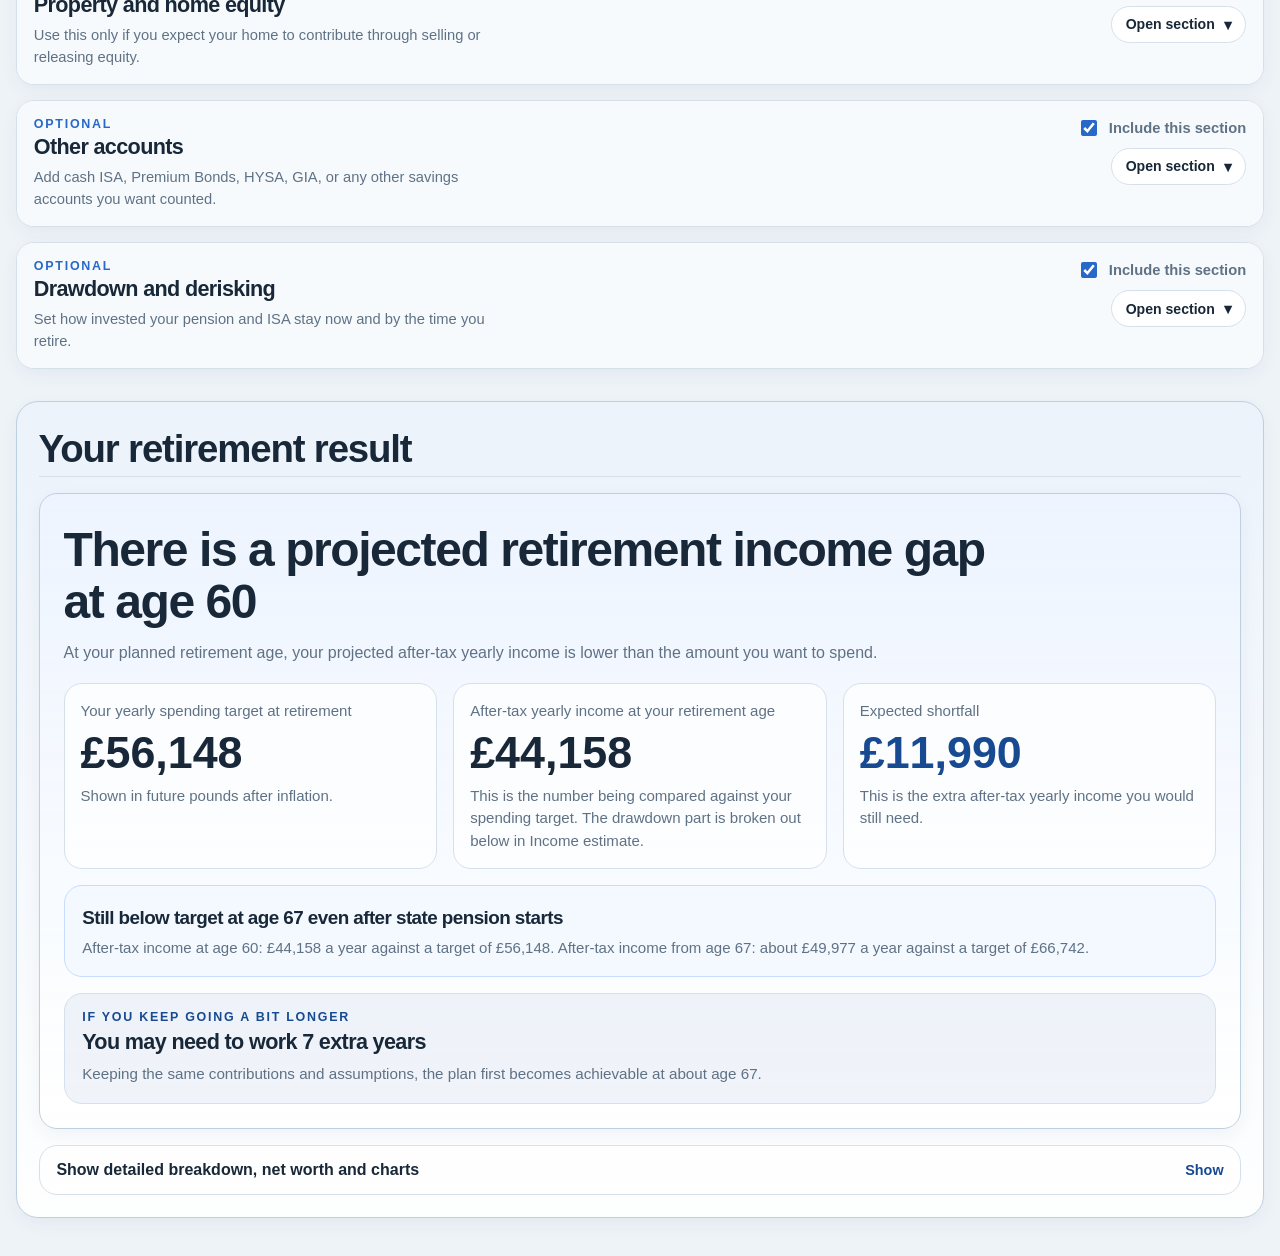
==== commit a0a8006a: "1" ====
--- a/index.html
+++ b/index.html
@@ -49,7 +49,7 @@
             <span>Inflation assumption (%)</span>
             <input id="inflationRate" type="number" min="0" max="10" step="0.1" value="2.5">
           </label>
-          <label class="field full-width">
+          <label class="field">
             <span>Withdrawal rate used for investments (%)</span>
             <input id="withdrawalRate" type="number" min="1" max="10" step="0.1" value="4">
             <div class="field-help withdrawal-help">
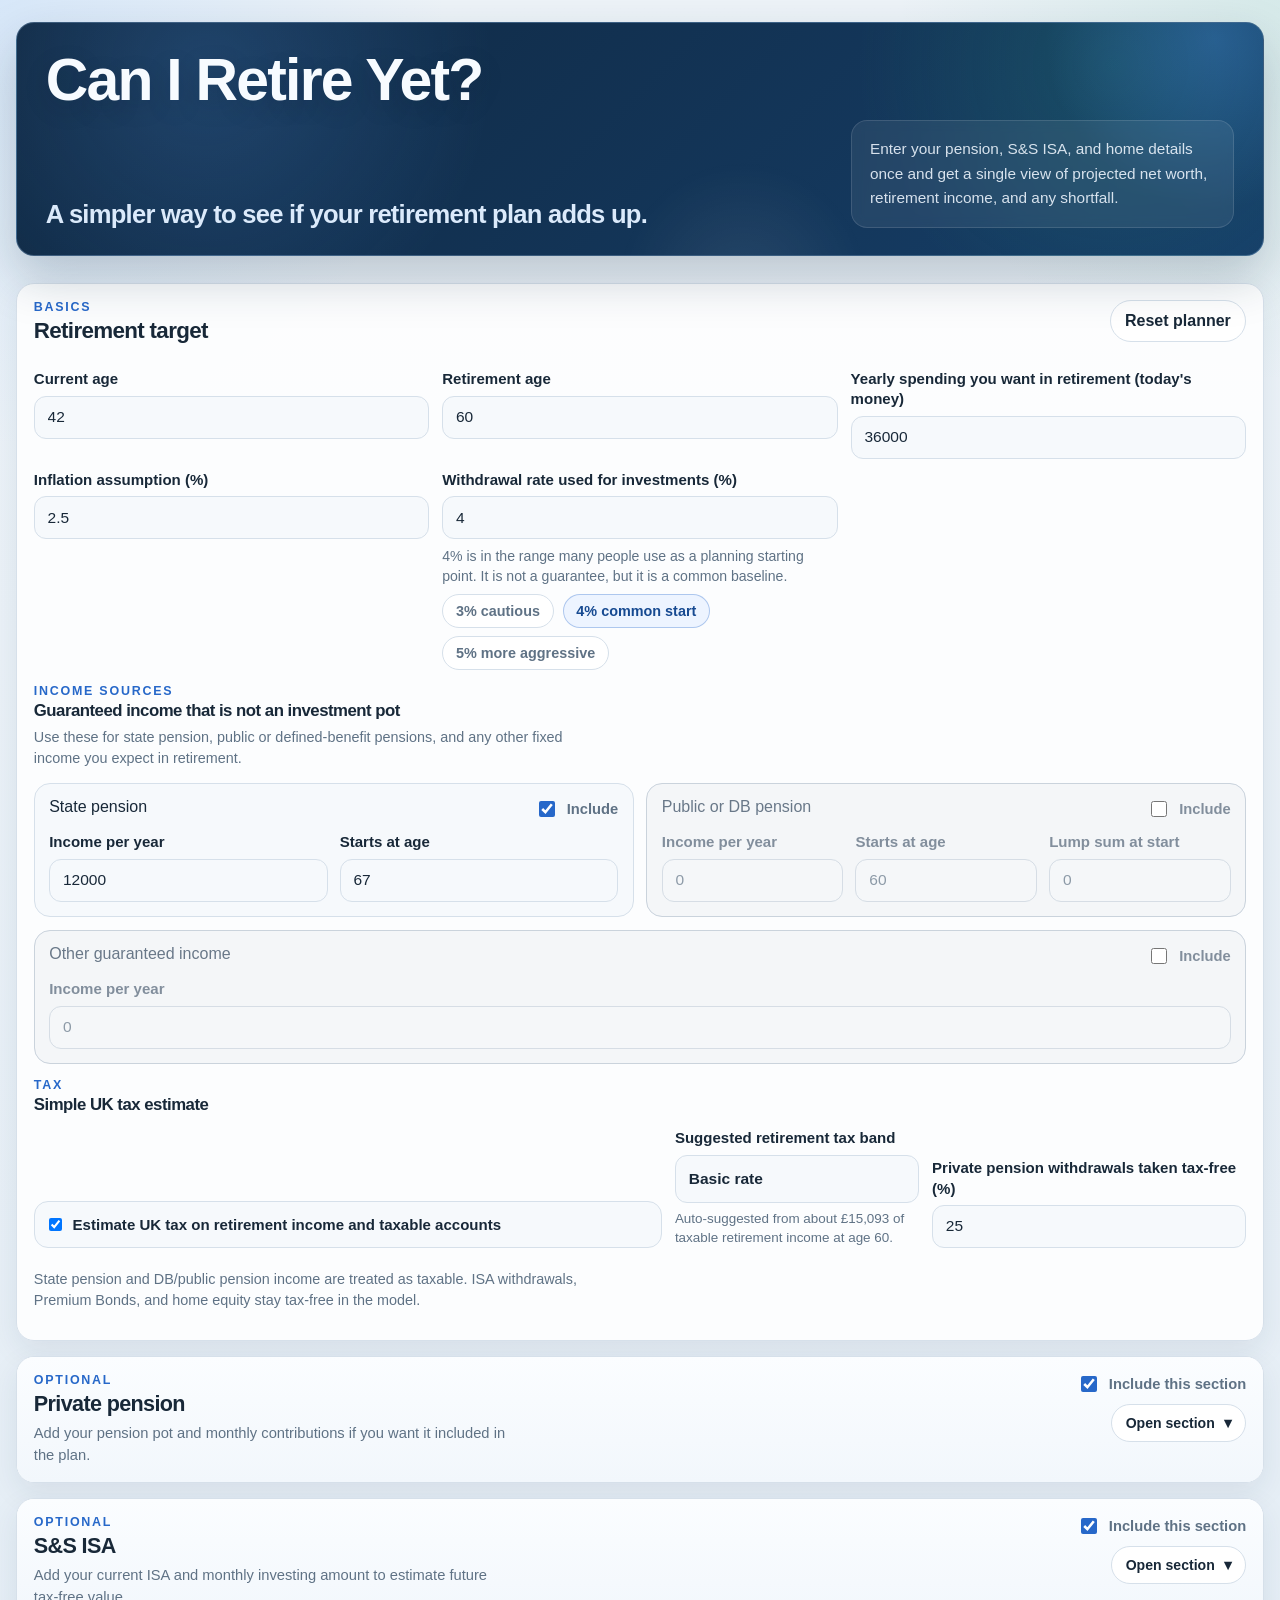
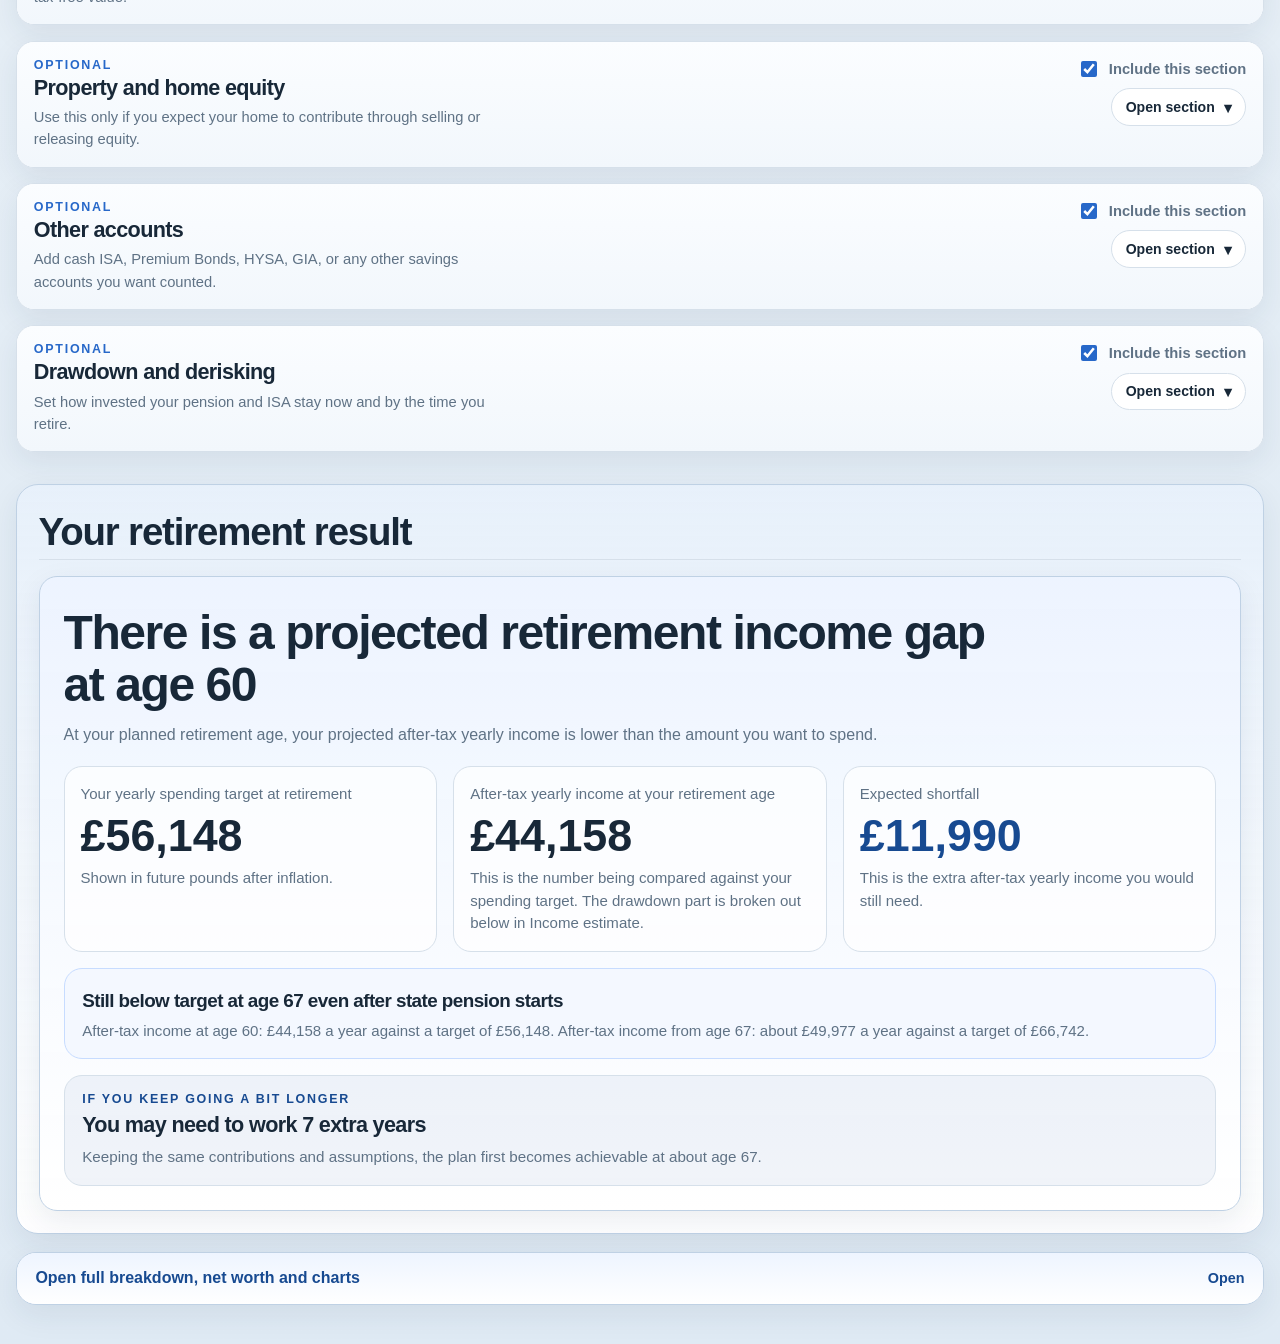
==== commit 1b0268bb: "1" ====
--- a/index.html
+++ b/index.html
@@ -143,12 +143,10 @@
                 <span>Estimate UK tax on retirement income and taxable accounts</span>
               </label>
               <label class="field tax-band-field">
-                <span>Tax band</span>
-                <select id="taxBand">
-                  <option value="basic">Basic rate</option>
-                  <option value="higher">Higher rate</option>
-                  <option value="additional">Additional rate</option>
-                </select>
+                <span>Suggested retirement tax band</span>
+                <input id="taxBand" type="hidden" value="basic">
+                <div class="static-value" id="taxBandDisplay">Basic rate</div>
+                <small id="taxBandHelp">Auto-suggested from projected taxable retirement income at your retirement age.</small>
               </label>
               <label class="field">
                 <span>Private pension withdrawals taken tax-free (%)</span>
@@ -402,10 +400,12 @@
           </p>
         </div>
       </section>
-
+    </aside>
+
+    <section class="results-more">
       <details class="results-disclosure">
         <summary class="results-disclosure-summary">
-          <span>Show detailed breakdown, net worth and charts</span>
+          <span>Open full breakdown, net worth and charts</span>
         </summary>
         <div class="results-disclosure-body">
           <section class="overview" aria-label="Retirement overview">
@@ -570,7 +570,7 @@
           </section>
         </div>
       </details>
-    </aside>
+    </section>
   </main>
 
   <noscript>
--- a/styles.css
+++ b/styles.css
@@ -1,20 +1,25 @@
 :root {
-  --bg: #eef3f8;
+  --bg: #edf3f8;
+  --bg-deep: #dfeaf4;
   --surface: #ffffff;
-  --surface-soft: #f7fafd;
+  --surface-soft: #f6f9fc;
   --surface-strong: #eaf3ff;
   --border: #d6e0ea;
-  --border-strong: #bdd0e2;
+  --border-strong: #bfd1e4;
   --ink: #182838;
   --muted: #5f7285;
   --accent: #2768c9;
   --accent-strong: #174a91;
   --accent-soft: #edf4ff;
+  --hero-start: #0f2740;
+  --hero-end: #163f69;
+  --hero-glow: rgba(82, 161, 255, 0.28);
   --public-pension: #8f67d8;
   --pension: #3e82f7;
   --isa: #f0a13a;
   --home: #2fa67f;
-  --shadow: 0 6px 18px rgba(25, 50, 79, 0.05);
+  --shadow: 0 10px 30px rgba(25, 50, 79, 0.08);
+  --shadow-hero: 0 22px 50px rgba(15, 39, 64, 0.22);
   --radius-lg: 18px;
   --radius-md: 12px;
 }
@@ -30,7 +35,10 @@
 body {
   margin: 0;
   min-height: 100vh;
-  background: var(--bg);
+  background:
+    radial-gradient(circle at top left, rgba(82, 161, 255, 0.14), transparent 28rem),
+    radial-gradient(circle at top right, rgba(47, 166, 127, 0.12), transparent 24rem),
+    linear-gradient(180deg, var(--bg), var(--bg-deep));
   color: var(--ink);
   font-family: "Aptos", "Segoe UI", sans-serif;
 }
@@ -56,7 +64,7 @@
 }
 
 .hero {
-  padding: 1.1rem 0 0.7rem;
+  padding: 1.35rem 0 0.9rem;
 }
 
 .eyebrow,
@@ -81,11 +89,43 @@
 }
 
 .hero-copy {
+  position: relative;
   display: grid;
   grid-template-columns: repeat(12, minmax(0, 1fr));
   gap: 0.7rem 1.25rem;
   align-items: end;
-  padding: 1.45rem 1.6rem;
+  padding: 1.8rem 1.8rem 1.7rem;
+  overflow: hidden;
+  border-color: rgba(164, 203, 245, 0.28);
+  background:
+    radial-gradient(circle at 15% 20%, rgba(95, 169, 255, 0.2), transparent 18rem),
+    radial-gradient(circle at 88% 18%, rgba(47, 166, 127, 0.18), transparent 16rem),
+    linear-gradient(135deg, var(--hero-start), var(--hero-end));
+  box-shadow: var(--shadow-hero);
+}
+
+.hero-copy::before,
+.hero-copy::after {
+  content: "";
+  position: absolute;
+  border-radius: 999px;
+  pointer-events: none;
+}
+
+.hero-copy::before {
+  width: 22rem;
+  height: 22rem;
+  right: -8rem;
+  top: -10rem;
+  background: radial-gradient(circle, var(--hero-glow), transparent 68%);
+}
+
+.hero-copy::after {
+  width: 16rem;
+  height: 16rem;
+  left: 48%;
+  bottom: -10rem;
+  background: radial-gradient(circle, rgba(255, 255, 255, 0.08), transparent 70%);
 }
 
 .hero h1 {
@@ -94,6 +134,8 @@
   font-size: clamp(2.4rem, 4.6vw, 4rem);
   line-height: 0.98;
   max-width: none;
+  color: #f7fbff;
+  text-shadow: 0 8px 24px rgba(8, 21, 35, 0.18);
 }
 
 .hero-subtitle {
@@ -103,15 +145,22 @@
   font-weight: 700;
   letter-spacing: -0.03em;
   line-height: 1.05;
+  color: #dbeafb;
 }
 
 .hero-text {
   grid-column: 9 / -1;
   margin-top: 0;
   max-width: none;
-  color: var(--muted);
-  line-height: 1.55;
+  align-self: stretch;
+  padding: 1rem 1.1rem;
+  border: 1px solid rgba(255, 255, 255, 0.12);
+  border-radius: 16px;
+  background: rgba(255, 255, 255, 0.07);
+  color: rgba(240, 247, 255, 0.88);
+  line-height: 1.6;
   font-size: 0.96rem;
+  backdrop-filter: blur(6px);
 }
 
 .hero .eyebrow {
@@ -124,6 +173,7 @@
   grid-template-columns: repeat(4, minmax(0, 1fr));
   gap: 1rem;
   padding: 1.25rem;
+  background: rgba(255, 255, 255, 0.86);
 }
 
 .overview-item {
@@ -160,7 +210,7 @@
   padding: 1.5rem;
   border-color: var(--border-strong);
   background:
-    linear-gradient(180deg, rgba(237, 244, 255, 0.88), rgba(255, 255, 255, 0.96));
+    linear-gradient(180deg, rgba(237, 244, 255, 0.94), rgba(255, 255, 255, 0.98));
 }
 
 .answer-heading {
@@ -294,14 +344,20 @@
   padding: 1.35rem;
   border: 1px solid var(--border-strong);
   border-radius: 22px;
-  background: linear-gradient(180deg, rgba(233, 242, 253, 0.55), rgba(255, 255, 255, 0.92));
+  background: linear-gradient(180deg, rgba(233, 242, 253, 0.7), rgba(255, 255, 255, 0.96));
   box-shadow: var(--shadow);
+}
+
+.results-more {
+  display: grid;
+  gap: 1rem;
 }
 
 .panel-card,
 .results-card {
   padding: 1rem 1.05rem;
   min-width: 0;
+  background: rgba(255, 255, 255, 0.88);
 }
 
 .panel-heading {
@@ -493,6 +549,26 @@
   color: var(--ink);
   font: inherit;
   font-size: 0.97rem;
+}
+
+.static-value {
+  width: 100%;
+  min-height: 3rem;
+  display: flex;
+  align-items: center;
+  padding: 0.72rem 0.8rem;
+  border: 1px solid var(--border);
+  border-radius: var(--radius-md);
+  background: var(--surface-soft);
+  color: var(--ink);
+  font-size: 0.97rem;
+  font-weight: 700;
+}
+
+.field small {
+  color: var(--muted);
+  font-size: 0.84rem;
+  line-height: 1.45;
 }
 
 .field input:focus-visible {
@@ -539,7 +615,7 @@
   padding: 1rem 1.05rem;
   cursor: pointer;
   list-style: none;
-  background: var(--surface-soft);
+  background: linear-gradient(180deg, #fbfdff, #f2f7fc);
 }
 
 .planner-summary::-webkit-details-marker {
@@ -547,7 +623,7 @@
 }
 
 .planner-summary:hover {
-  background: #f1f6fb;
+  background: linear-gradient(180deg, #f7fbff, #eef5fc);
 }
 
 .planner-summary-copy {
@@ -599,7 +675,7 @@
 }
 
 .planner-disclosure[open] .planner-summary {
-  background: #f7fbff;
+  background: linear-gradient(180deg, #f8fbff, #eef5fc);
 }
 
 .planner-disclosure[open] .planner-summary-indicator {
@@ -925,9 +1001,10 @@
 }
 
 .results-disclosure {
-  border: 1px solid var(--border);
-  border-radius: 18px;
-  background: rgba(255, 255, 255, 0.78);
+  border: 1px solid var(--border-strong);
+  border-radius: 20px;
+  background: linear-gradient(180deg, rgba(255, 255, 255, 0.98), rgba(245, 249, 255, 0.96));
+  box-shadow: var(--shadow);
   overflow: hidden;
 }
 
@@ -936,11 +1013,12 @@
   align-items: center;
   justify-content: space-between;
   gap: 1rem;
-  padding: 0.95rem 1.05rem;
+  padding: 1.05rem 1.15rem;
   cursor: pointer;
   list-style: none;
   font-weight: 700;
-  color: var(--ink);
+  color: var(--accent-strong);
+  background: linear-gradient(180deg, rgba(237, 244, 255, 0.95), rgba(255, 255, 255, 0.98));
 }
 
 .results-disclosure-summary::-webkit-details-marker {
@@ -948,19 +1026,19 @@
 }
 
 .results-disclosure-summary::after {
-  content: "Show";
+  content: "Open";
   color: var(--accent-strong);
   font-size: 0.9rem;
 }
 
 .results-disclosure[open] .results-disclosure-summary::after {
-  content: "Hide";
+  content: "Close";
 }
 
 .results-disclosure-body {
   display: grid;
   gap: 1rem;
-  padding: 0 0 1rem;
+  padding: 1rem;
 }
 
 .mix-group + .mix-group {
@@ -1054,7 +1132,7 @@
   padding: 1rem;
   border: 1px solid var(--border);
   border-radius: 18px;
-  background: rgba(255, 255, 255, 0.82);
+  background: rgba(255, 255, 255, 0.9);
   min-width: 0;
 }
 
@@ -1216,6 +1294,7 @@
 
   .hero-text {
     margin-top: 0.15rem;
+    padding: 0.95rem 1rem;
   }
 
   .answer-grid,
@@ -1269,6 +1348,10 @@
 
   .hero-copy {
     padding: 1.4rem;
+  }
+
+  .hero-text {
+    backdrop-filter: none;
   }
 
   .overview {
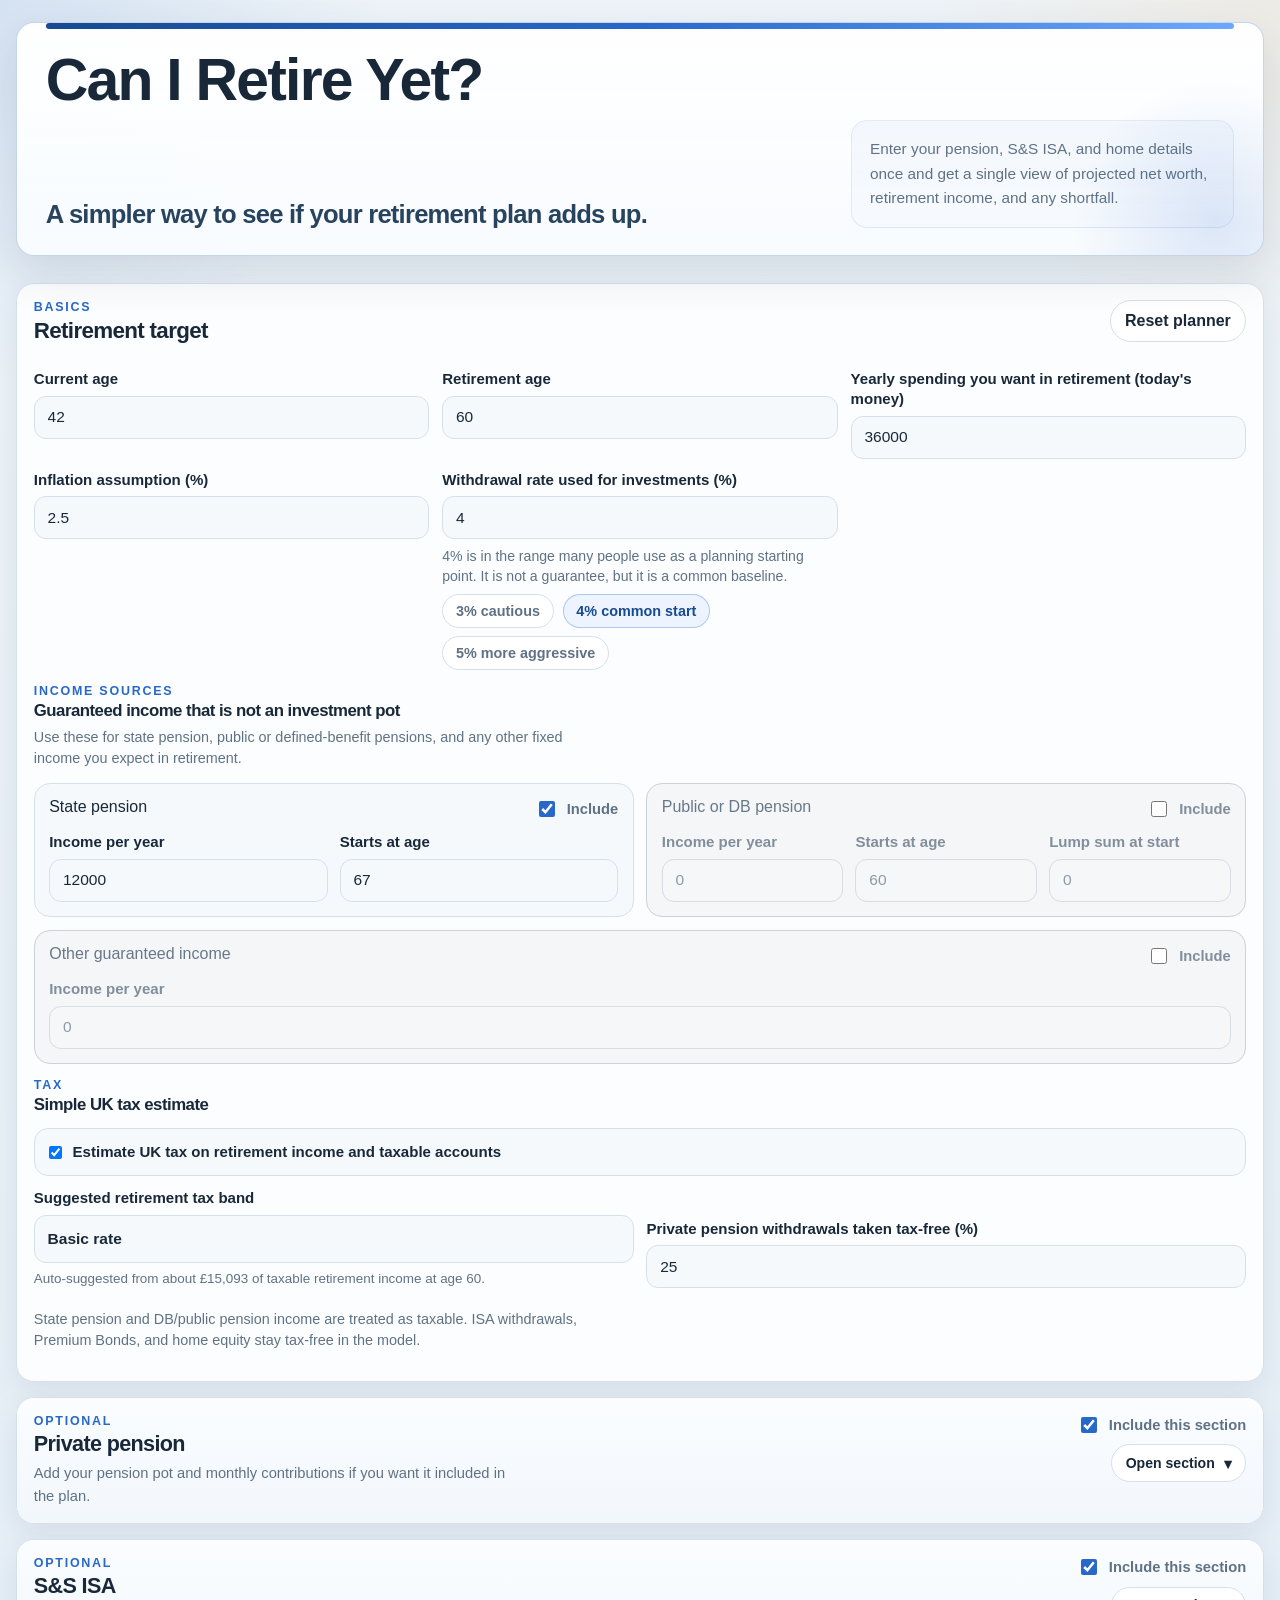
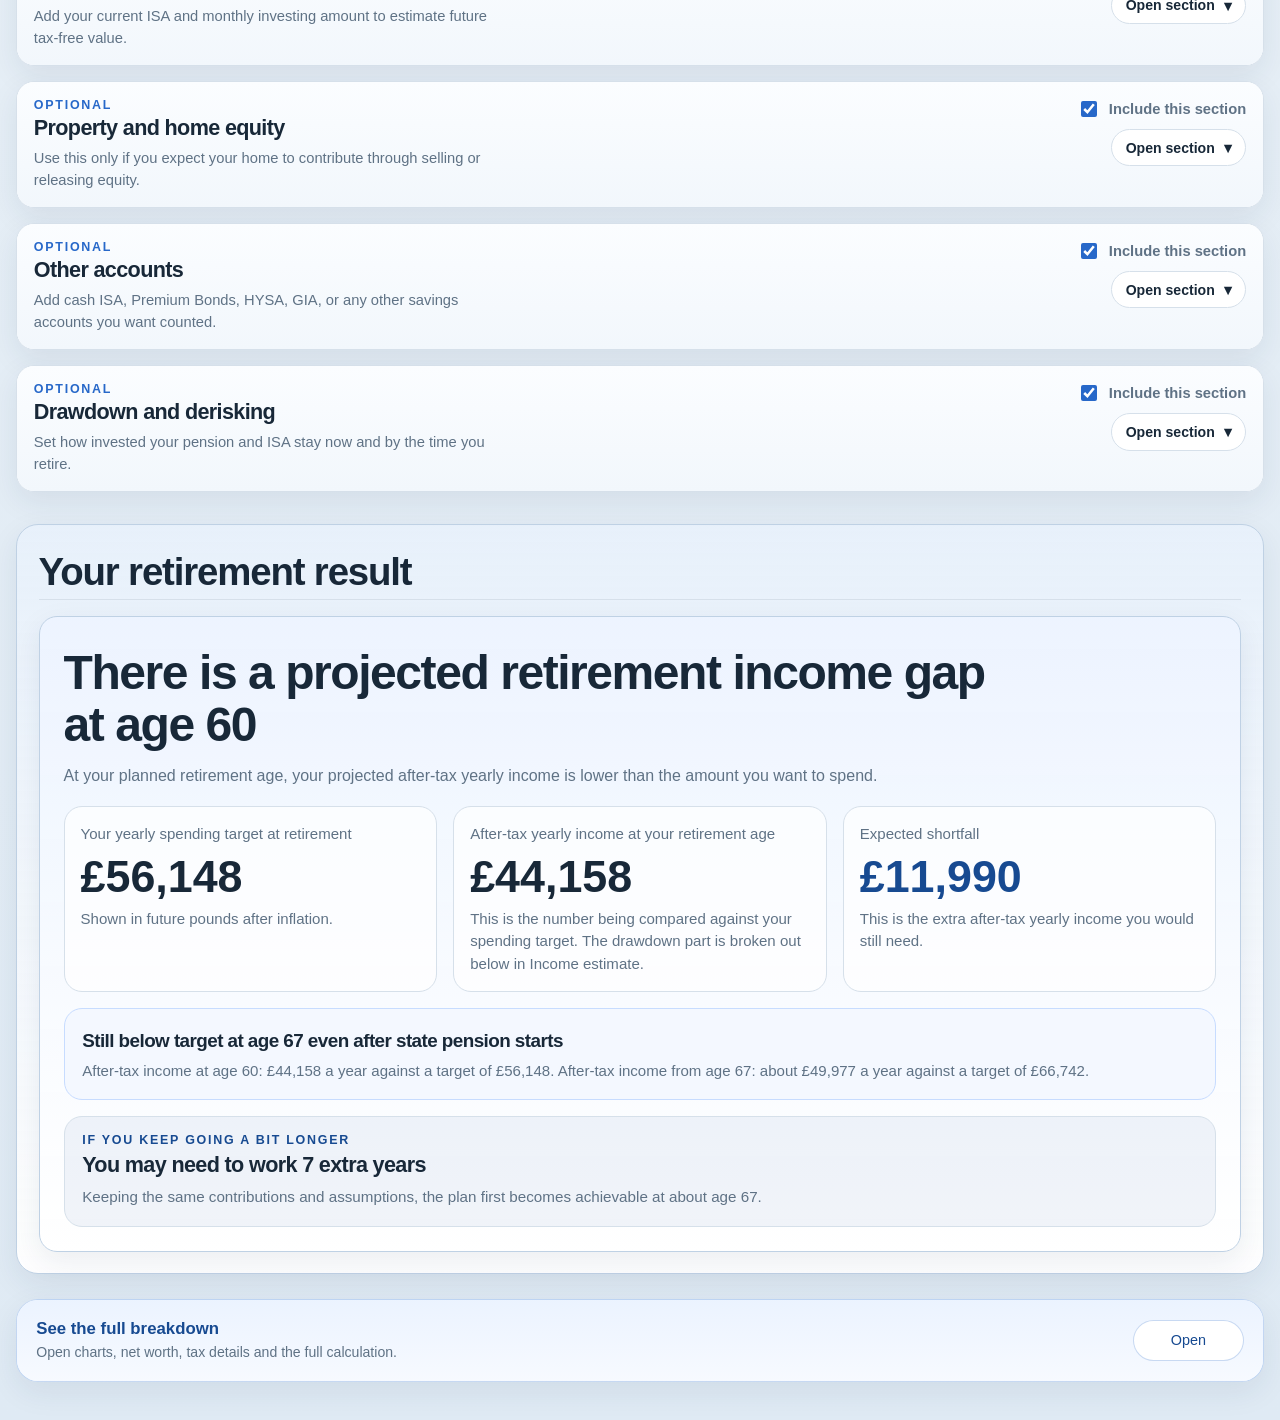
==== commit 20cee8c0: "1" ====
--- a/index.html
+++ b/index.html
@@ -138,7 +138,7 @@
               <h3>Simple UK tax estimate</h3>
             </div>
             <div class="tax-controls">
-              <label class="inline-checkbox">
+              <label class="inline-checkbox full-width">
                 <input id="includeTaxEstimate" type="checkbox" checked>
                 <span>Estimate UK tax on retirement income and taxable accounts</span>
               </label>
@@ -405,7 +405,10 @@
     <section class="results-more">
       <details class="results-disclosure">
         <summary class="results-disclosure-summary">
-          <span>Open full breakdown, net worth and charts</span>
+          <div class="results-disclosure-copy">
+            <strong>See the full breakdown</strong>
+            <small>Open charts, net worth, tax details and the full calculation.</small>
+          </div>
         </summary>
         <div class="results-disclosure-body">
           <section class="overview" aria-label="Retirement overview">
--- a/styles.css
+++ b/styles.css
@@ -11,15 +11,14 @@
   --accent: #2768c9;
   --accent-strong: #174a91;
   --accent-soft: #edf4ff;
-  --hero-start: #0f2740;
-  --hero-end: #163f69;
-  --hero-glow: rgba(82, 161, 255, 0.28);
+  --hero-tint: rgba(39, 104, 201, 0.08);
+  --hero-tint-strong: rgba(39, 104, 201, 0.14);
   --public-pension: #8f67d8;
   --pension: #3e82f7;
   --isa: #f0a13a;
   --home: #2fa67f;
   --shadow: 0 10px 30px rgba(25, 50, 79, 0.08);
-  --shadow-hero: 0 22px 50px rgba(15, 39, 64, 0.22);
+  --shadow-hero: 0 18px 44px rgba(25, 50, 79, 0.12);
   --radius-lg: 18px;
   --radius-md: 12px;
 }
@@ -36,8 +35,8 @@
   margin: 0;
   min-height: 100vh;
   background:
-    radial-gradient(circle at top left, rgba(82, 161, 255, 0.14), transparent 28rem),
-    radial-gradient(circle at top right, rgba(47, 166, 127, 0.12), transparent 24rem),
+    radial-gradient(circle at top left, rgba(39, 104, 201, 0.12), transparent 24rem),
+    radial-gradient(circle at top right, rgba(240, 161, 58, 0.1), transparent 22rem),
     linear-gradient(180deg, var(--bg), var(--bg-deep));
   color: var(--ink);
   font-family: "Aptos", "Segoe UI", sans-serif;
@@ -96,11 +95,9 @@
   align-items: end;
   padding: 1.8rem 1.8rem 1.7rem;
   overflow: hidden;
-  border-color: rgba(164, 203, 245, 0.28);
+  border-color: rgba(191, 209, 228, 0.9);
   background:
-    radial-gradient(circle at 15% 20%, rgba(95, 169, 255, 0.2), transparent 18rem),
-    radial-gradient(circle at 88% 18%, rgba(47, 166, 127, 0.18), transparent 16rem),
-    linear-gradient(135deg, var(--hero-start), var(--hero-end));
+    linear-gradient(180deg, rgba(255, 255, 255, 0.98), rgba(248, 251, 255, 0.96));
   box-shadow: var(--shadow-hero);
 }
 
@@ -108,24 +105,24 @@
 .hero-copy::after {
   content: "";
   position: absolute;
+  pointer-events: none;
+}
+
+.hero-copy::before {
+  left: 1.8rem;
+  right: 1.8rem;
+  top: 0;
+  height: 6px;
   border-radius: 999px;
-  pointer-events: none;
-}
-
-.hero-copy::before {
-  width: 22rem;
-  height: 22rem;
-  right: -8rem;
-  top: -10rem;
-  background: radial-gradient(circle, var(--hero-glow), transparent 68%);
+  background: linear-gradient(90deg, var(--accent-strong), var(--accent), #6ca7ff);
 }
 
 .hero-copy::after {
-  width: 16rem;
-  height: 16rem;
-  left: 48%;
-  bottom: -10rem;
-  background: radial-gradient(circle, rgba(255, 255, 255, 0.08), transparent 70%);
+  inset: auto -6rem -7rem auto;
+  width: 18rem;
+  height: 18rem;
+  border-radius: 50%;
+  background: radial-gradient(circle, var(--hero-tint-strong), transparent 70%);
 }
 
 .hero h1 {
@@ -134,8 +131,7 @@
   font-size: clamp(2.4rem, 4.6vw, 4rem);
   line-height: 0.98;
   max-width: none;
-  color: #f7fbff;
-  text-shadow: 0 8px 24px rgba(8, 21, 35, 0.18);
+  color: var(--ink);
 }
 
 .hero-subtitle {
@@ -145,7 +141,7 @@
   font-weight: 700;
   letter-spacing: -0.03em;
   line-height: 1.05;
-  color: #dbeafb;
+  color: #27435e;
 }
 
 .hero-text {
@@ -154,13 +150,12 @@
   max-width: none;
   align-self: stretch;
   padding: 1rem 1.1rem;
-  border: 1px solid rgba(255, 255, 255, 0.12);
+  border: 1px solid rgba(39, 104, 201, 0.1);
   border-radius: 16px;
-  background: rgba(255, 255, 255, 0.07);
-  color: rgba(240, 247, 255, 0.88);
+  background: linear-gradient(180deg, rgba(39, 104, 201, 0.04), rgba(39, 104, 201, 0.01));
+  color: var(--muted);
   line-height: 1.6;
   font-size: 0.96rem;
-  backdrop-filter: blur(6px);
 }
 
 .hero .eyebrow {
@@ -351,6 +346,7 @@
 .results-more {
   display: grid;
   gap: 1rem;
+  margin-top: 0.45rem;
 }
 
 .panel-card,
@@ -514,7 +510,7 @@
 
 .tax-controls {
   display: grid;
-  grid-template-columns: minmax(0, 1.8fr) minmax(180px, 0.7fr) minmax(220px, 0.9fr);
+  grid-template-columns: repeat(2, minmax(0, 1fr));
   gap: 0.8rem;
   align-items: end;
   margin-bottom: 0.45rem;
@@ -1001,9 +997,9 @@
 }
 
 .results-disclosure {
-  border: 1px solid var(--border-strong);
-  border-radius: 20px;
-  background: linear-gradient(180deg, rgba(255, 255, 255, 0.98), rgba(245, 249, 255, 0.96));
+  border: 1px solid rgba(39, 104, 201, 0.24);
+  border-radius: 22px;
+  background: linear-gradient(180deg, rgba(248, 251, 255, 0.98), rgba(238, 245, 255, 0.96));
   box-shadow: var(--shadow);
   overflow: hidden;
 }
@@ -1013,22 +1009,42 @@
   align-items: center;
   justify-content: space-between;
   gap: 1rem;
-  padding: 1.05rem 1.15rem;
+  padding: 1.15rem 1.2rem;
   cursor: pointer;
   list-style: none;
-  font-weight: 700;
   color: var(--accent-strong);
-  background: linear-gradient(180deg, rgba(237, 244, 255, 0.95), rgba(255, 255, 255, 0.98));
+  background: linear-gradient(180deg, rgba(235, 243, 255, 0.98), rgba(247, 250, 255, 0.98));
 }
 
 .results-disclosure-summary::-webkit-details-marker {
   display: none;
 }
 
+.results-disclosure-copy {
+  display: grid;
+  gap: 0.2rem;
+}
+
+.results-disclosure-copy strong {
+  font-size: 1.05rem;
+}
+
+.results-disclosure-copy small {
+  color: var(--muted);
+  font-size: 0.88rem;
+  line-height: 1.45;
+}
+
 .results-disclosure-summary::after {
   content: "Open";
+  min-width: 4.9rem;
+  padding: 0.7rem 0.95rem;
+  border: 1px solid rgba(39, 104, 201, 0.25);
+  border-radius: 999px;
+  background: #fff;
   color: var(--accent-strong);
   font-size: 0.9rem;
+  text-align: center;
 }
 
 .results-disclosure[open] .results-disclosure-summary::after {
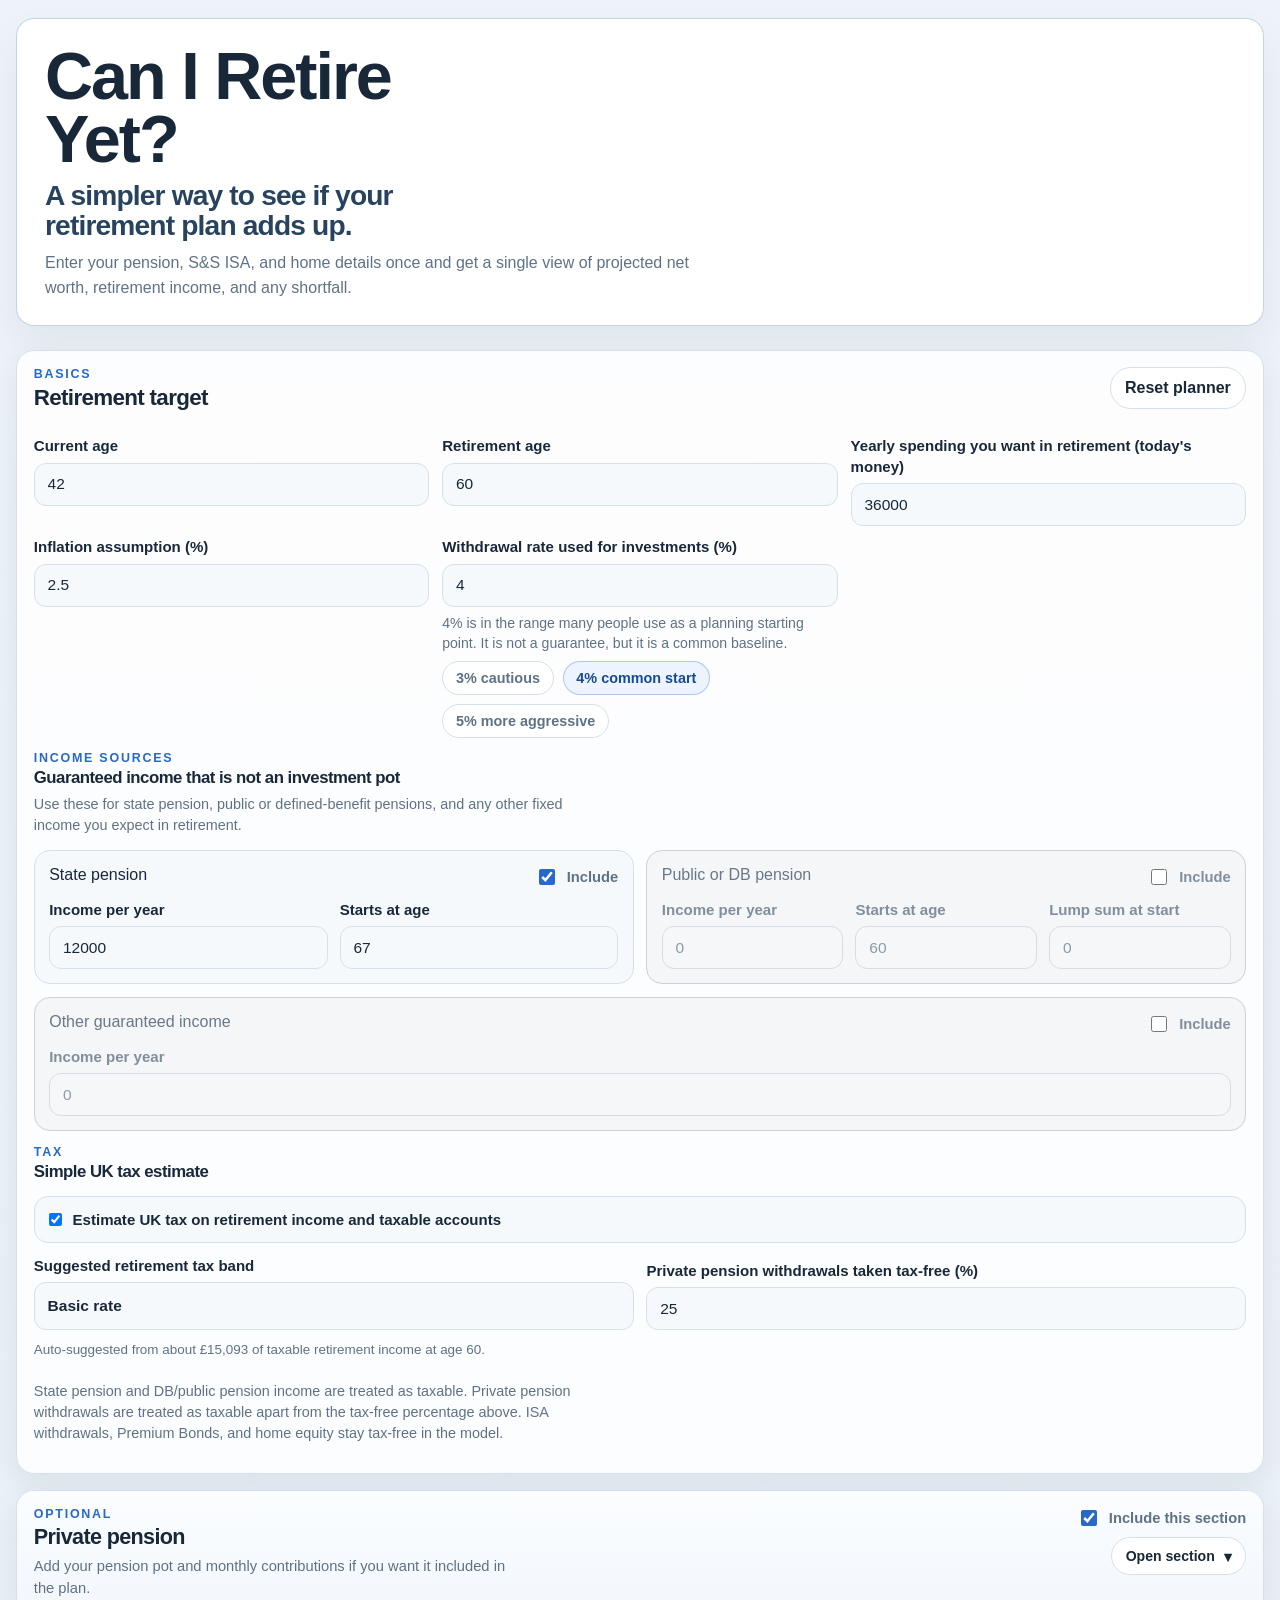
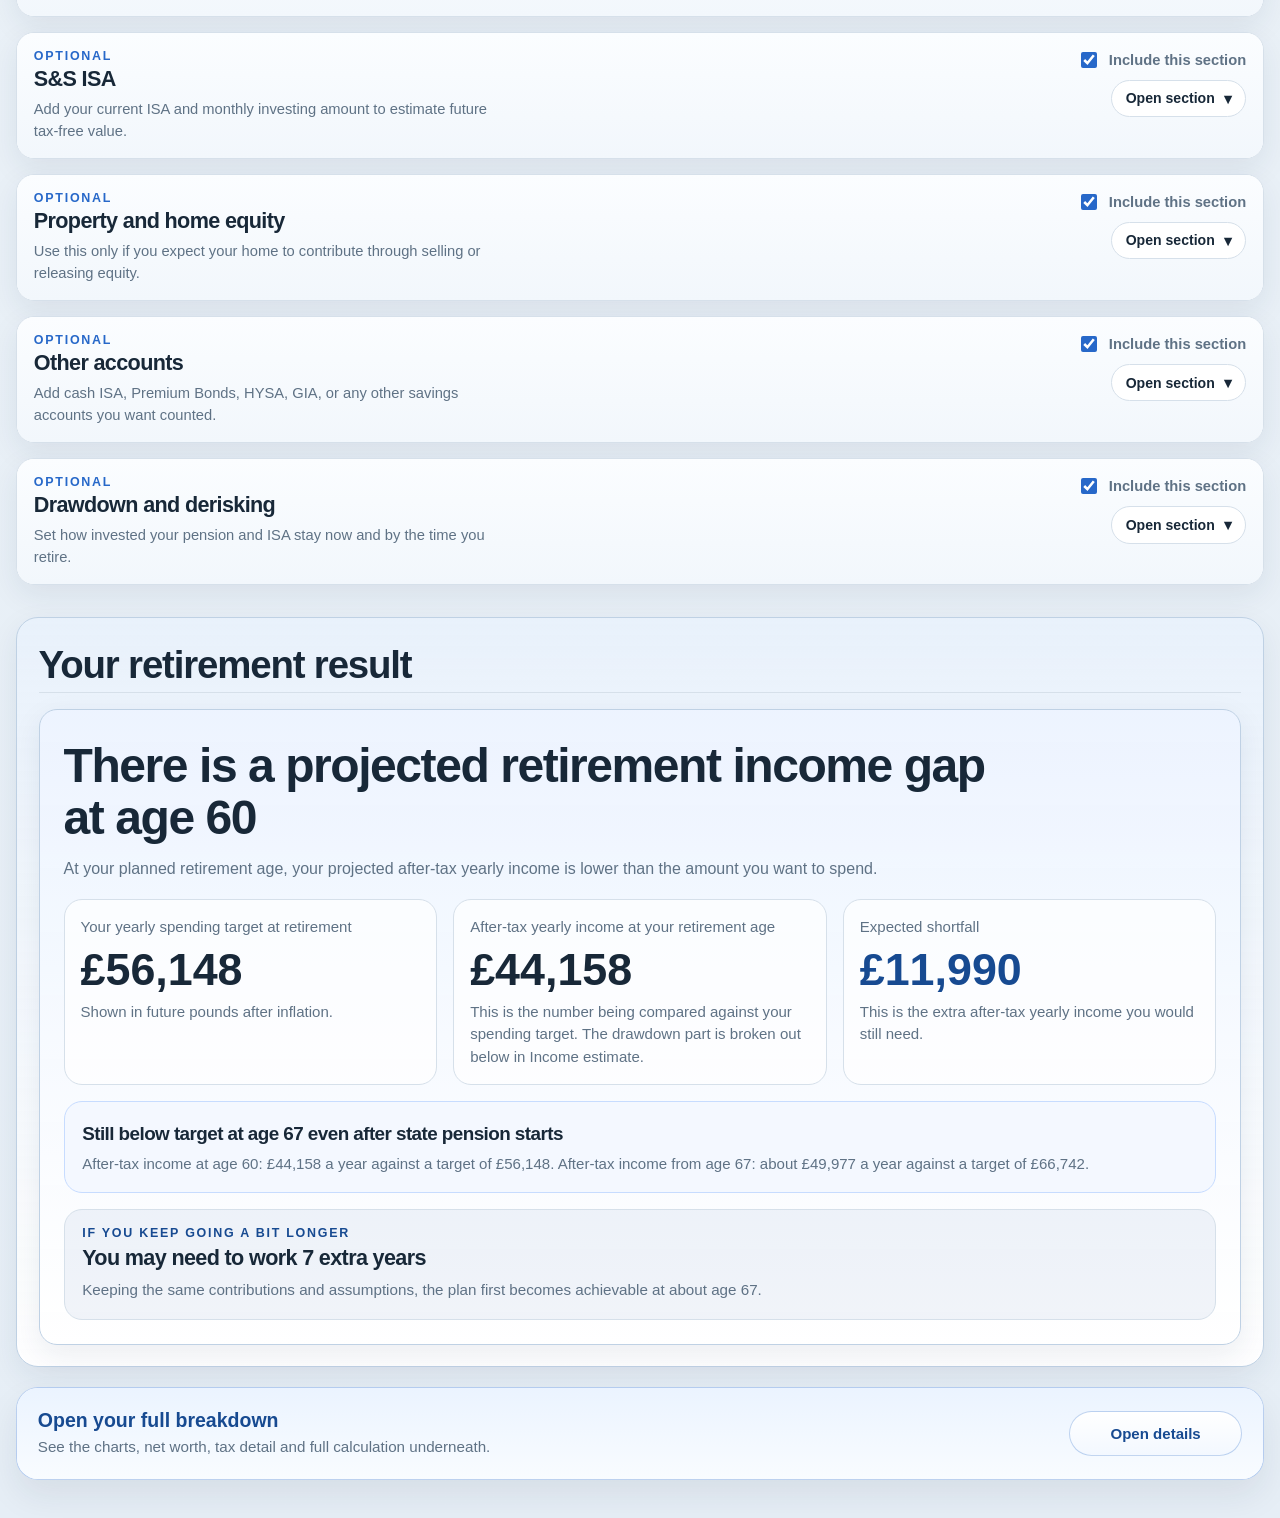
==== commit cd1546fc: "1" ====
--- a/index.html
+++ b/index.html
@@ -146,17 +146,18 @@
                 <span>Suggested retirement tax band</span>
                 <input id="taxBand" type="hidden" value="basic">
                 <div class="static-value" id="taxBandDisplay">Basic rate</div>
-                <small id="taxBandHelp">Auto-suggested from projected taxable retirement income at your retirement age.</small>
               </label>
               <label class="field">
                 <span>Private pension withdrawals taken tax-free (%)</span>
                 <input id="pensionTaxFreePercent" type="number" min="0" max="25" step="1" value="25">
               </label>
-            </div>
-            <p class="section-copy tax-copy">
-              State pension and DB/public pension income are treated as taxable. ISA withdrawals, Premium Bonds,
-              and home equity stay tax-free in the model.
-            </p>
+              <p class="tax-helper full-width" id="taxBandHelp">Auto-suggested from projected taxable retirement income at your retirement age.</p>
+            </div>
+              <p class="section-copy tax-copy">
+                State pension and DB/public pension income are treated as taxable. Private pension withdrawals are
+                treated as taxable apart from the tax-free percentage above. ISA withdrawals, Premium Bonds, and
+                home equity stay tax-free in the model.
+              </p>
           </div>
         </div>
       </section>
@@ -406,8 +407,8 @@
       <details class="results-disclosure">
         <summary class="results-disclosure-summary">
           <div class="results-disclosure-copy">
-            <strong>See the full breakdown</strong>
-            <small>Open charts, net worth, tax details and the full calculation.</small>
+            <strong>Open your full breakdown</strong>
+            <small>See the charts, net worth, tax detail and full calculation underneath.</small>
           </div>
         </summary>
         <div class="results-disclosure-body">
--- a/styles.css
+++ b/styles.css
@@ -35,9 +35,7 @@
   margin: 0;
   min-height: 100vh;
   background:
-    radial-gradient(circle at top left, rgba(39, 104, 201, 0.12), transparent 24rem),
-    radial-gradient(circle at top right, rgba(240, 161, 58, 0.1), transparent 22rem),
-    linear-gradient(180deg, var(--bg), var(--bg-deep));
+    linear-gradient(180deg, #edf3f8 0%, #e6eef6 100%);
   color: var(--ink);
   font-family: "Aptos", "Segoe UI", sans-serif;
 }
@@ -63,7 +61,7 @@
 }
 
 .hero {
-  padding: 1.35rem 0 0.9rem;
+  padding: 1.1rem 0 0.75rem;
 }
 
 .eyebrow,
@@ -88,74 +86,48 @@
 }
 
 .hero-copy {
-  position: relative;
-  display: grid;
-  grid-template-columns: repeat(12, minmax(0, 1fr));
-  gap: 0.7rem 1.25rem;
-  align-items: end;
-  padding: 1.8rem 1.8rem 1.7rem;
-  overflow: hidden;
-  border-color: rgba(191, 209, 228, 0.9);
-  background:
-    linear-gradient(180deg, rgba(255, 255, 255, 0.98), rgba(248, 251, 255, 0.96));
-  box-shadow: var(--shadow-hero);
+  display: grid;
+  gap: 0.55rem;
+  padding: 1.65rem 1.75rem 1.5rem;
+  border-color: rgba(191, 209, 228, 0.92);
+  background: rgba(255, 255, 255, 0.98);
+  box-shadow: 0 18px 40px rgba(24, 40, 56, 0.06);
 }
 
 .hero-copy::before,
 .hero-copy::after {
-  content: "";
-  position: absolute;
-  pointer-events: none;
-}
-
-.hero-copy::before {
-  left: 1.8rem;
-  right: 1.8rem;
-  top: 0;
-  height: 6px;
-  border-radius: 999px;
-  background: linear-gradient(90deg, var(--accent-strong), var(--accent), #6ca7ff);
-}
-
-.hero-copy::after {
-  inset: auto -6rem -7rem auto;
-  width: 18rem;
-  height: 18rem;
-  border-radius: 50%;
-  background: radial-gradient(circle, var(--hero-tint-strong), transparent 70%);
+  display: none;
 }
 
 .hero h1 {
-  grid-column: 1 / span 8;
   margin-top: 0;
-  font-size: clamp(2.4rem, 4.6vw, 4rem);
-  line-height: 0.98;
-  max-width: none;
+  margin-bottom: 0.1rem;
+  font-size: clamp(2.7rem, 5.2vw, 4.25rem);
+  line-height: 0.94;
+  max-width: 12ch;
   color: var(--ink);
 }
 
 .hero-subtitle {
-  grid-column: 1 / span 8;
   font-family: "Aptos Display", "Aptos", "Segoe UI", sans-serif;
-  font-size: clamp(1.35rem, 2vw, 2.1rem);
+  font-size: clamp(1.25rem, 2.2vw, 2rem);
   font-weight: 700;
   letter-spacing: -0.03em;
-  line-height: 1.05;
+  line-height: 1.1;
   color: #27435e;
+  max-width: 24ch;
 }
 
 .hero-text {
-  grid-column: 9 / -1;
   margin-top: 0;
-  max-width: none;
-  align-self: stretch;
-  padding: 1rem 1.1rem;
-  border: 1px solid rgba(39, 104, 201, 0.1);
-  border-radius: 16px;
-  background: linear-gradient(180deg, rgba(39, 104, 201, 0.04), rgba(39, 104, 201, 0.01));
-  color: var(--muted);
-  line-height: 1.6;
-  font-size: 0.96rem;
+  max-width: 43rem;
+  padding: 0;
+  border: 0;
+  border-radius: 0;
+  background: none;
+  color: var(--muted);
+  line-height: 1.55;
+  font-size: 1rem;
 }
 
 .hero .eyebrow {
@@ -346,7 +318,7 @@
 .results-more {
   display: grid;
   gap: 1rem;
-  margin-top: 0.45rem;
+  margin-top: 0.15rem;
 }
 
 .panel-card,
@@ -562,6 +534,13 @@
 }
 
 .field small {
+  color: var(--muted);
+  font-size: 0.84rem;
+  line-height: 1.45;
+}
+
+.tax-helper {
+  margin: -0.15rem 0 0;
   color: var(--muted);
   font-size: 0.84rem;
   line-height: 1.45;
@@ -997,10 +976,10 @@
 }
 
 .results-disclosure {
-  border: 1px solid rgba(39, 104, 201, 0.24);
+  border: 1px solid rgba(39, 104, 201, 0.3);
   border-radius: 22px;
-  background: linear-gradient(180deg, rgba(248, 251, 255, 0.98), rgba(238, 245, 255, 0.96));
-  box-shadow: var(--shadow);
+  background: linear-gradient(180deg, rgba(255, 255, 255, 0.99), rgba(241, 247, 255, 0.98));
+  box-shadow: 0 16px 34px rgba(24, 40, 56, 0.08);
   overflow: hidden;
 }
 
@@ -1009,46 +988,53 @@
   align-items: center;
   justify-content: space-between;
   gap: 1rem;
-  padding: 1.15rem 1.2rem;
+  padding: 1.3rem 1.3rem;
   cursor: pointer;
   list-style: none;
   color: var(--accent-strong);
-  background: linear-gradient(180deg, rgba(235, 243, 255, 0.98), rgba(247, 250, 255, 0.98));
+  background: linear-gradient(180deg, rgba(234, 243, 255, 0.96), rgba(249, 252, 255, 0.98));
 }
 
 .results-disclosure-summary::-webkit-details-marker {
   display: none;
 }
 
+.results-disclosure-summary:hover {
+  background: linear-gradient(180deg, rgba(226, 238, 255, 0.98), rgba(244, 249, 255, 0.98));
+}
+
 .results-disclosure-copy {
   display: grid;
-  gap: 0.2rem;
+  gap: 0.28rem;
 }
 
 .results-disclosure-copy strong {
-  font-size: 1.05rem;
+  font-size: 1.22rem;
+  line-height: 1.15;
 }
 
 .results-disclosure-copy small {
   color: var(--muted);
-  font-size: 0.88rem;
+  font-size: 0.95rem;
   line-height: 1.45;
 }
 
 .results-disclosure-summary::after {
-  content: "Open";
-  min-width: 4.9rem;
-  padding: 0.7rem 0.95rem;
-  border: 1px solid rgba(39, 104, 201, 0.25);
+  content: "Open details";
+  min-width: 8.6rem;
+  padding: 0.82rem 1.05rem;
+  border: 1px solid rgba(39, 104, 201, 0.28);
   border-radius: 999px;
-  background: #fff;
+  background: linear-gradient(180deg, #ffffff, #f3f8ff);
   color: var(--accent-strong);
-  font-size: 0.9rem;
+  font-size: 0.94rem;
+  font-weight: 700;
   text-align: center;
+  box-shadow: inset 0 1px 0 rgba(255, 255, 255, 0.9);
 }
 
 .results-disclosure[open] .results-disclosure-summary::after {
-  content: "Close";
+  content: "Close details";
 }
 
 .results-disclosure-body {
@@ -1296,9 +1282,7 @@
 
 @media (max-width: 980px) {
   .hero-copy {
-    grid-template-columns: 1fr;
     gap: 0.75rem;
-    align-items: start;
   }
 
   .hero .eyebrow,
@@ -1309,8 +1293,7 @@
   }
 
   .hero-text {
-    margin-top: 0.15rem;
-    padding: 0.95rem 1rem;
+    margin-top: 0;
   }
 
   .answer-grid,
@@ -1359,15 +1342,16 @@
   }
 
   .hero {
-    padding-top: 1rem;
+    padding-top: 0.85rem;
   }
 
   .hero-copy {
-    padding: 1.4rem;
+    gap: 0.6rem;
+    padding: 1.35rem 1.15rem 1.2rem;
   }
 
   .hero-text {
-    backdrop-filter: none;
+    font-size: 0.96rem;
   }
 
   .overview {
@@ -1376,6 +1360,15 @@
 
   .answer {
     padding: 1rem;
+  }
+
+  .results-disclosure-summary {
+    align-items: start;
+    flex-direction: column;
+  }
+
+  .results-disclosure-summary::after {
+    width: 100%;
   }
 
   .two-up,
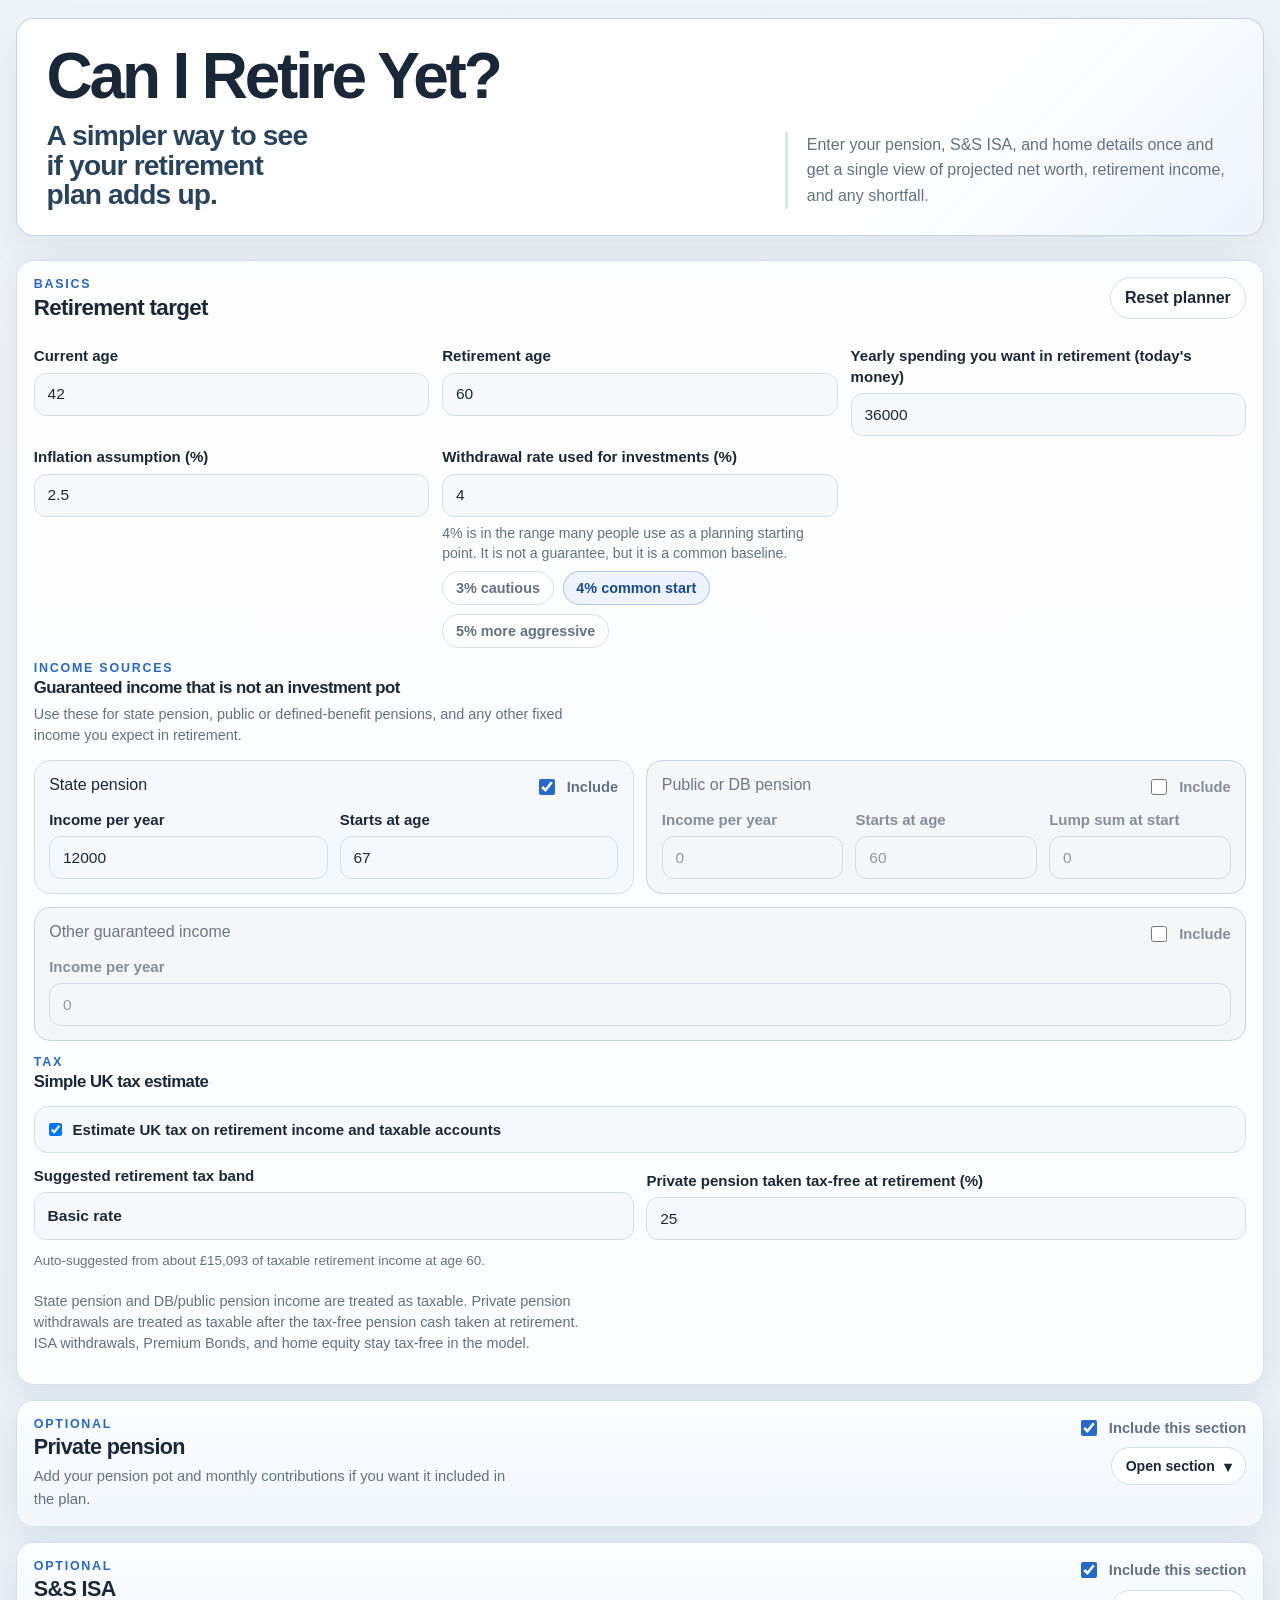
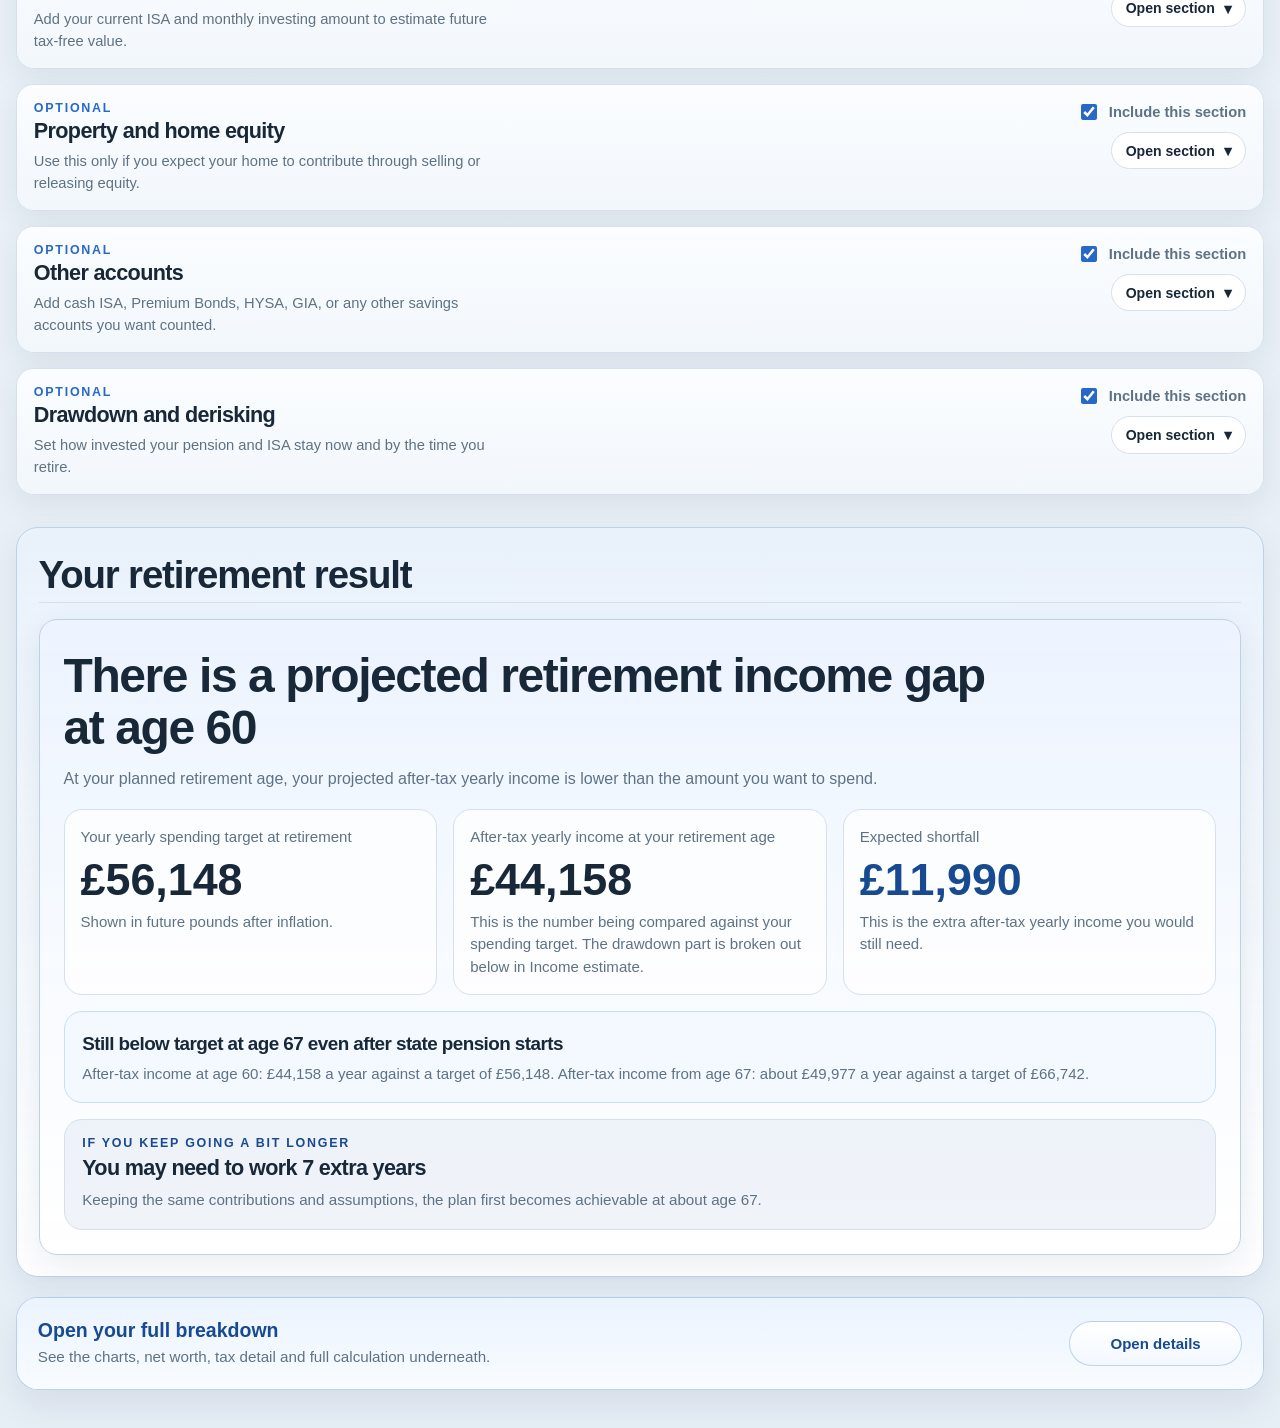
==== commit 0f5d7c45: "1" ====
--- a/index.html
+++ b/index.html
@@ -148,15 +148,15 @@
                 <div class="static-value" id="taxBandDisplay">Basic rate</div>
               </label>
               <label class="field">
-                <span>Private pension withdrawals taken tax-free (%)</span>
+                <span>Private pension taken tax-free at retirement (%)</span>
                 <input id="pensionTaxFreePercent" type="number" min="0" max="25" step="1" value="25">
               </label>
               <p class="tax-helper full-width" id="taxBandHelp">Auto-suggested from projected taxable retirement income at your retirement age.</p>
             </div>
               <p class="section-copy tax-copy">
                 State pension and DB/public pension income are treated as taxable. Private pension withdrawals are
-                treated as taxable apart from the tax-free percentage above. ISA withdrawals, Premium Bonds, and
-                home equity stay tax-free in the model.
+                treated as taxable after the tax-free pension cash taken at retirement. ISA withdrawals, Premium
+                Bonds, and home equity stay tax-free in the model.
               </p>
           </div>
         </div>
@@ -440,7 +440,11 @@
                 <strong id="public-pension-lump-sum-output">&pound;0</strong>
               </div>
               <div class="results-row">
-                <span>Pension pot</span>
+                <span>Private pension tax-free cash at retirement</span>
+                <strong id="pension-tax-free-cash-output">&pound;0</strong>
+              </div>
+              <div class="results-row">
+                <span>Remaining private pension pot</span>
                 <strong id="pension-future-value">&pound;0</strong>
               </div>
               <div class="results-row">
@@ -464,7 +468,7 @@
             <section class="results-card">
               <h3>Income estimate</h3>
               <div class="results-row">
-                <span>Gross drawdown from pension, ISA, other accounts and home equity</span>
+                <span>Gross drawdown from pension, pension tax-free cash, ISA, other accounts and home equity</span>
                 <strong id="drawdown-income">&pound;0</strong>
               </div>
               <div class="results-row">
--- a/styles.css
+++ b/styles.css
@@ -87,10 +87,12 @@
 
 .hero-copy {
   display: grid;
-  gap: 0.55rem;
-  padding: 1.65rem 1.75rem 1.5rem;
+  grid-template-columns: minmax(0, 1.35fr) minmax(17rem, 0.95fr);
+  gap: 0.8rem 2rem;
+  align-items: end;
+  padding: 1.75rem 1.85rem 1.6rem;
   border-color: rgba(191, 209, 228, 0.92);
-  background: rgba(255, 255, 255, 0.98);
+  background: linear-gradient(135deg, rgba(255, 255, 255, 0.99) 0%, rgba(255, 255, 255, 0.99) 70%, rgba(237, 244, 255, 0.98) 100%);
   box-shadow: 0 18px 40px rgba(24, 40, 56, 0.06);
 }
 
@@ -100,33 +102,41 @@
 }
 
 .hero h1 {
+  grid-column: 1 / -1;
   margin-top: 0;
-  margin-bottom: 0.1rem;
-  font-size: clamp(2.7rem, 5.2vw, 4.25rem);
-  line-height: 0.94;
-  max-width: 12ch;
+  margin-bottom: 0.2rem;
+  font-size: clamp(3rem, 5vw, 4.9rem);
+  line-height: 0.92;
+  max-width: none;
+  white-space: nowrap;
+  letter-spacing: -0.05em;
   color: var(--ink);
 }
 
 .hero-subtitle {
+  grid-column: 1 / 2;
   font-family: "Aptos Display", "Aptos", "Segoe UI", sans-serif;
-  font-size: clamp(1.25rem, 2.2vw, 2rem);
+  font-size: clamp(1.45rem, 2.2vw, 2.2rem);
   font-weight: 700;
   letter-spacing: -0.03em;
-  line-height: 1.1;
+  line-height: 1.04;
   color: #27435e;
-  max-width: 24ch;
+  max-width: 18ch;
+  text-wrap: balance;
 }
 
 .hero-text {
+  grid-column: 2 / 3;
   margin-top: 0;
-  max-width: 43rem;
-  padding: 0;
+  max-width: 28rem;
+  justify-self: end;
+  padding: 0 0 0 1.15rem;
   border: 0;
+  border-left: 3px solid rgba(39, 104, 201, 0.18);
   border-radius: 0;
   background: none;
   color: var(--muted);
-  line-height: 1.55;
+  line-height: 1.62;
   font-size: 1rem;
 }
 
@@ -1282,7 +1292,9 @@
 
 @media (max-width: 980px) {
   .hero-copy {
+    grid-template-columns: 1fr;
     gap: 0.75rem;
+    align-items: start;
   }
 
   .hero .eyebrow,
@@ -1294,6 +1306,10 @@
 
   .hero-text {
     margin-top: 0;
+    max-width: 44rem;
+    justify-self: start;
+    padding-left: 0;
+    border-left: 0;
   }
 
   .answer-grid,
@@ -1348,6 +1364,11 @@
   .hero-copy {
     gap: 0.6rem;
     padding: 1.35rem 1.15rem 1.2rem;
+  }
+
+  .hero h1 {
+    font-size: clamp(2.7rem, 13vw, 3.5rem);
+    white-space: normal;
   }
 
   .hero-text {
